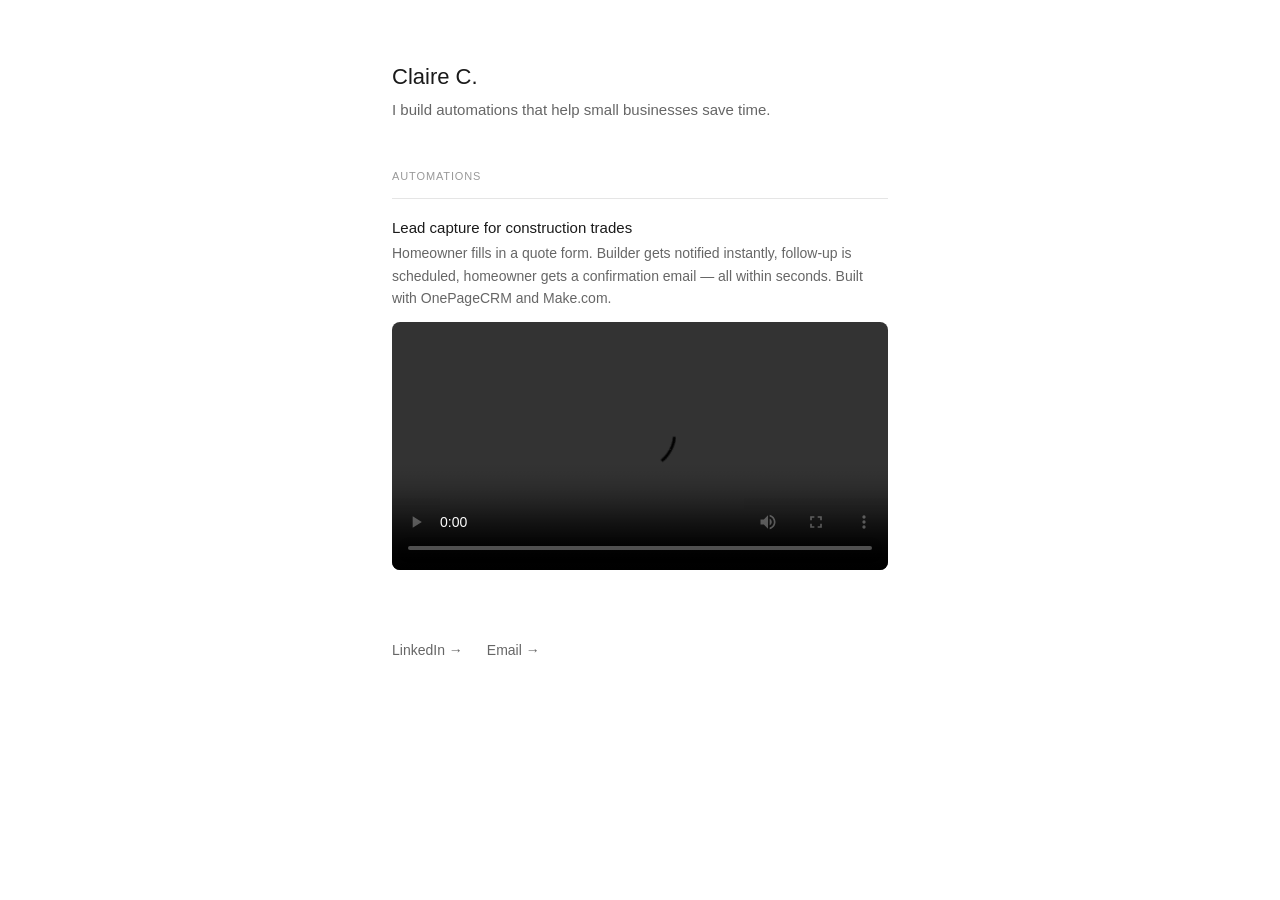
==== index.html @ 84880b5b "Add video element for construction automation" ====
<!DOCTYPE html>
<html lang="en">
<head>
  <meta charset="UTF-8">
  <meta name="viewport" content="width=device-width, initial-scale=1.0">
  <title>Claire C.</title>
  <style>
    * { margin: 0; padding: 0; box-sizing: border-box; }
    body { font-family: -apple-system, BlinkMacSystemFont, 'Segoe UI', sans-serif; max-width: 560px; margin: 0 auto; padding: 4rem 2rem; color: #1a1a1a; background: #fff; }
    h1 { font-size: 22px; font-weight: 500; margin-bottom: 0.5rem; }
    .sub { font-size: 15px; color: #666; margin-bottom: 3rem; line-height: 1.6; }
    .label { font-size: 11px; letter-spacing: 0.08em; text-transform: uppercase; color: #999; margin-bottom: 1rem; }
    .automation { padding: 1.25rem 0; border-top: 0.5px solid #e5e5e5; }
    .automation:last-child { border-bottom: 0.5px solid #e5e5e5; }
    .automation h2 { font-size: 15px; font-weight: 500; margin-bottom: 0.4rem; }
    .automation p { font-size: 14px; color: #666; line-height: 1.6; }
    .links { margin-top: 3rem; display: flex; gap: 1.5rem; }
    .links a { font-size: 14px; color: #666; text-decoration: none; }
    .links a:hover { color: #1a1a1a; }
    @media (prefers-color-scheme: dark) {
      body { background: #111; color: #f0f0f0; }
      .sub, .automation p, .links a { color: #999; }
      .label { color: #555; }
      .automation { border-color: #222; }
      .automation:last-child { border-color: #222; }
      .links a:hover { color: #f0f0f0; }
    }
  </style>
</head>
<body>
  <h1>Claire C.</h1>
  <p class="sub">I build automations that help small businesses save time.</p>

  <p class="label">Automations</p>

  <div class="automation">
    <h2>Lead capture for construction trades</h2>
    <p>Homeowner fills in a quote form. Builder gets notified instantly, follow-up is scheduled, homeowner gets a confirmation email — all within seconds. Built with OnePageCRM and Make.com.</p>
    <video src="/videos/Construction Automation.mp4" controls style="width:100%;border-radius:8px;margin-top:12px;"></video>
  </div>

  <div class="links">
    <a href="https://www.linkedin.com/in/claire-conry/" target="_blank" rel="noopener">LinkedIn →</a>
    <a href="mailto:claire.conry1@gmail.com">Email →</a>
  </div>
</body>
</html>
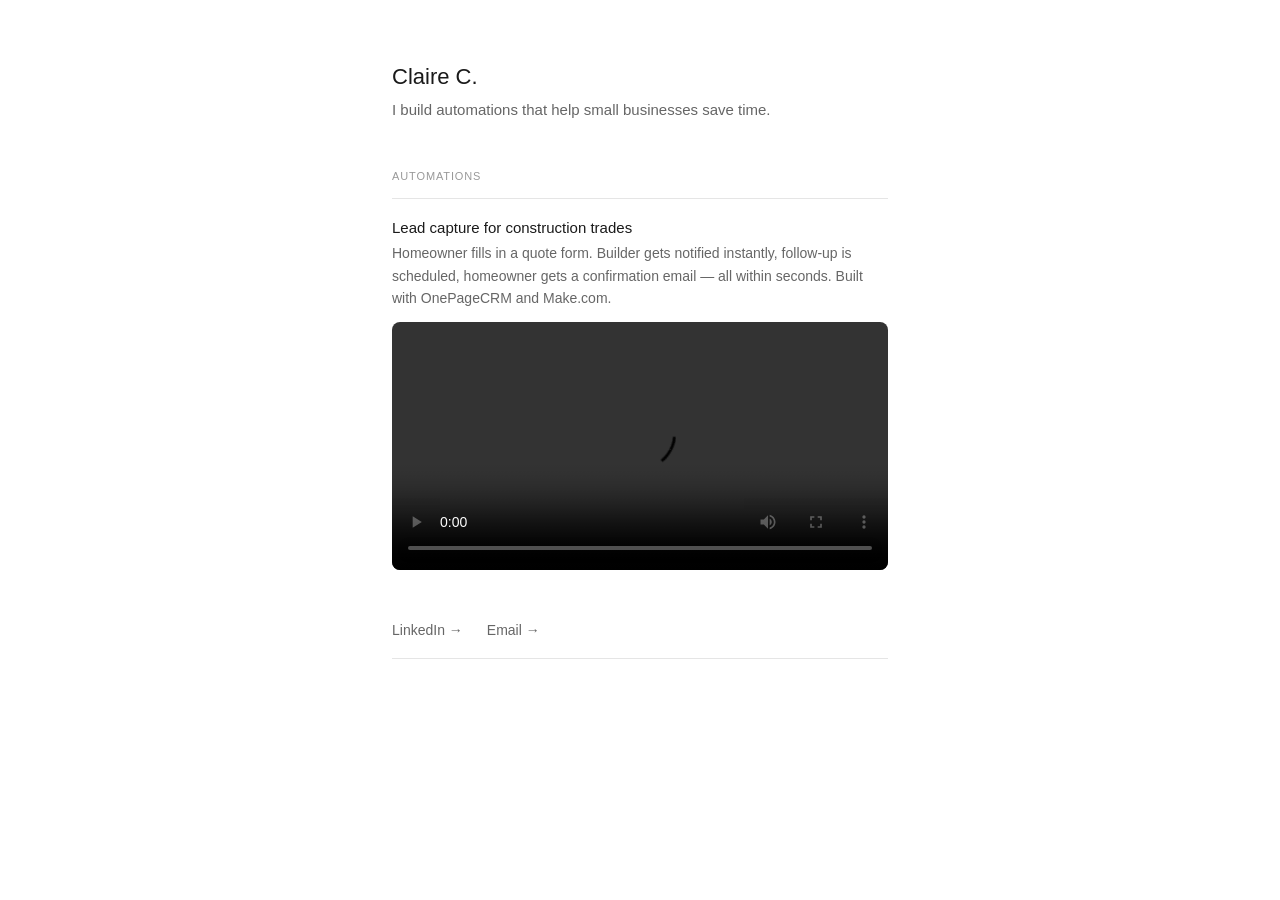
==== commit 2d28d666: "Fix video source URL in index.html" ====
--- a/index.html
+++ b/index.html
@@ -36,8 +36,7 @@
   <div class="automation">
     <h2>Lead capture for construction trades</h2>
     <p>Homeowner fills in a quote form. Builder gets notified instantly, follow-up is scheduled, homeowner gets a confirmation email — all within seconds. Built with OnePageCRM and Make.com.</p>
-    <video src="/videos/Construction Automation.mp4" controls style="width:100%;border-radius:8px;margin-top:12px;"></video>
-  </div>
+<video src="/videos/Construction%20Automation.mp4" controls style="width:100%;border-radius:8px;margin-top:12px;"></video>
 
   <div class="links">
     <a href="https://www.linkedin.com/in/claire-conry/" target="_blank" rel="noopener">LinkedIn →</a>
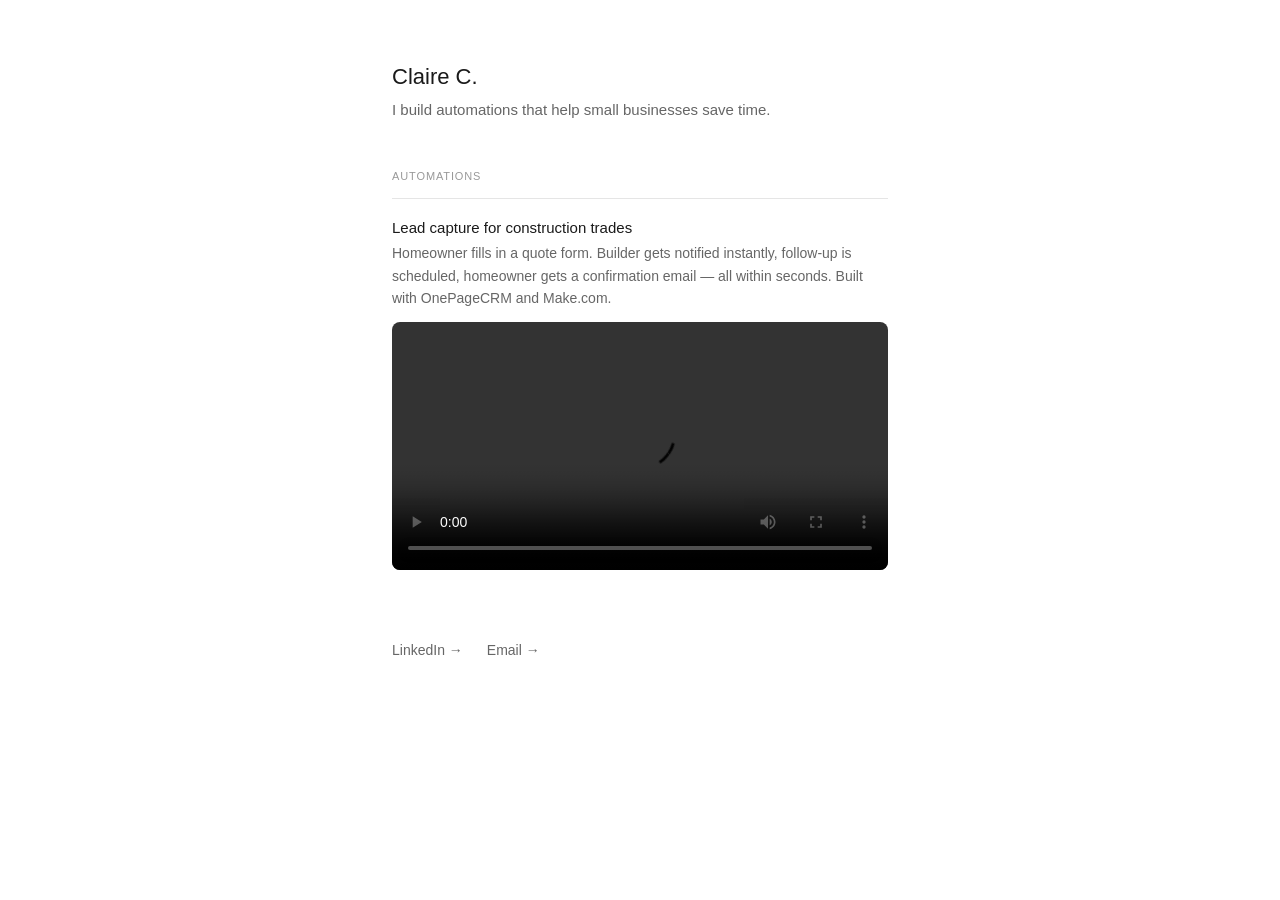
==== commit 0f138250: "Fix video source filename in index.html" ====
--- a/index.html
+++ b/index.html
@@ -30,14 +30,12 @@
 <body>
   <h1>Claire C.</h1>
   <p class="sub">I build automations that help small businesses save time.</p>
-
   <p class="label">Automations</p>
-
   <div class="automation">
     <h2>Lead capture for construction trades</h2>
     <p>Homeowner fills in a quote form. Builder gets notified instantly, follow-up is scheduled, homeowner gets a confirmation email — all within seconds. Built with OnePageCRM and Make.com.</p>
-<video src="/videos/Construction%20Automation.mp4" controls style="width:100%;border-radius:8px;margin-top:12px;"></video>
-
+    <video src="/videos/Construction-Automation.mp4" controls style="width:100%;border-radius:8px;margin-top:12px;"></video>
+  </div>
   <div class="links">
     <a href="https://www.linkedin.com/in/claire-conry/" target="_blank" rel="noopener">LinkedIn →</a>
     <a href="mailto:claire.conry1@gmail.com">Email →</a>
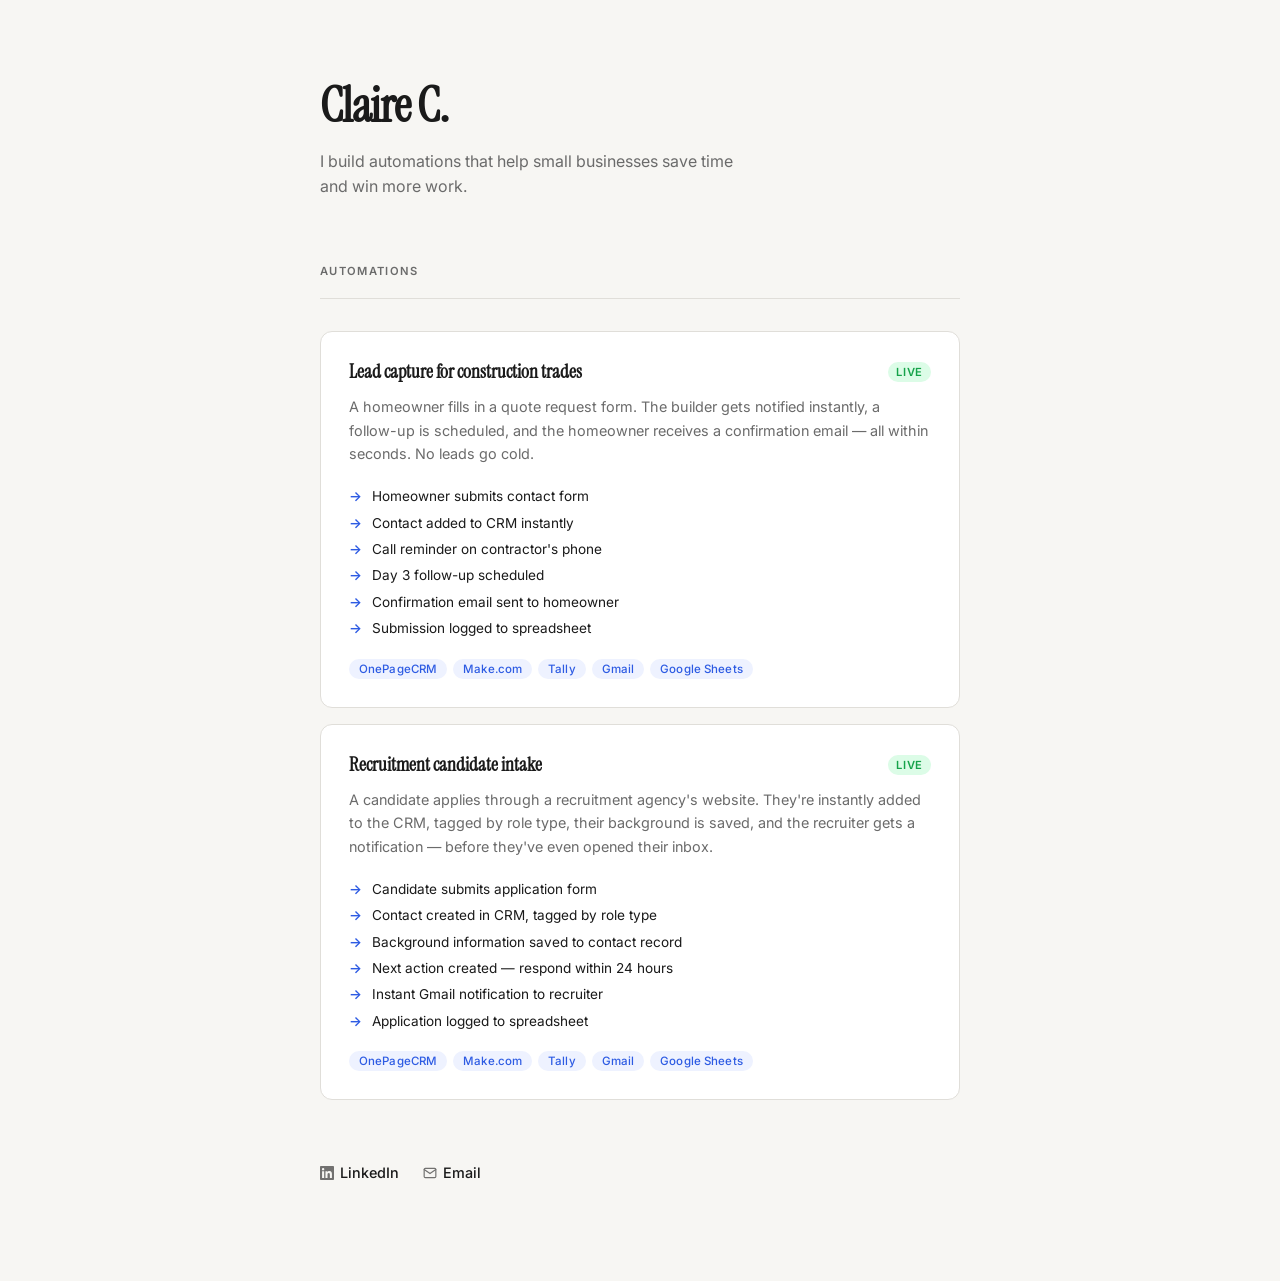
==== commit 505ff3e8: "Refactor index.html for improved layout and content Updated the HTML structure and styles, enhancing" ====
--- a/index.html
+++ b/index.html
@@ -1,44 +1,277 @@
 <!DOCTYPE html>
 <html lang="en">
 <head>
-  <meta charset="UTF-8">
-  <meta name="viewport" content="width=device-width, initial-scale=1.0">
-  <title>Claire C.</title>
+  <meta charset="UTF-8" />
+  <meta name="viewport" content="width=device-width, initial-scale=1.0" />
+  <title>Claire C. — Automation Builder</title>
   <style>
-    * { margin: 0; padding: 0; box-sizing: border-box; }
-    body { font-family: -apple-system, BlinkMacSystemFont, 'Segoe UI', sans-serif; max-width: 560px; margin: 0 auto; padding: 4rem 2rem; color: #1a1a1a; background: #fff; }
-    h1 { font-size: 22px; font-weight: 500; margin-bottom: 0.5rem; }
-    .sub { font-size: 15px; color: #666; margin-bottom: 3rem; line-height: 1.6; }
-    .label { font-size: 11px; letter-spacing: 0.08em; text-transform: uppercase; color: #999; margin-bottom: 1rem; }
-    .automation { padding: 1.25rem 0; border-top: 0.5px solid #e5e5e5; }
-    .automation:last-child { border-bottom: 0.5px solid #e5e5e5; }
-    .automation h2 { font-size: 15px; font-weight: 500; margin-bottom: 0.4rem; }
-    .automation p { font-size: 14px; color: #666; line-height: 1.6; }
-    .links { margin-top: 3rem; display: flex; gap: 1.5rem; }
-    .links a { font-size: 14px; color: #666; text-decoration: none; }
-    .links a:hover { color: #1a1a1a; }
-    @media (prefers-color-scheme: dark) {
-      body { background: #111; color: #f0f0f0; }
-      .sub, .automation p, .links a { color: #999; }
-      .label { color: #555; }
-      .automation { border-color: #222; }
-      .automation:last-child { border-color: #222; }
-      .links a:hover { color: #f0f0f0; }
+    @import url('https://fonts.googleapis.com/css2?family=Inter:wght@400;500;600&family=Instrument+Serif:ital@0;1&display=swap');
+
+    *, *::before, *::after { box-sizing: border-box; margin: 0; padding: 0; }
+
+    :root {
+      --bg: #F7F6F3;
+      --ink: #1A1A1A;
+      --muted: #6B6B6B;
+      --rule: #E0DED9;
+      --accent: #2D5BE3;
+      --tag-bg: #EEF2FF;
+      --tag-ink: #2D5BE3;
+      --card-bg: #FFFFFF;
+    }
+
+    html { font-size: 16px; }
+
+    body {
+      font-family: 'Inter', sans-serif;
+      background: var(--bg);
+      color: var(--ink);
+      min-height: 100vh;
+      padding: 0 24px;
+    }
+
+    .wrap {
+      max-width: 640px;
+      margin: 0 auto;
+      padding: 80px 0 100px;
+    }
+
+    header { margin-bottom: 64px; }
+
+    .name {
+      font-family: 'Instrument Serif', serif;
+      font-size: clamp(2rem, 6vw, 3rem);
+      line-height: 1.1;
+      letter-spacing: -0.02em;
+      margin-bottom: 16px;
+    }
+
+    .tagline {
+      font-size: 1rem;
+      color: var(--muted);
+      line-height: 1.6;
+      max-width: 420px;
+    }
+
+    .section-label {
+      font-size: 0.7rem;
+      font-weight: 600;
+      letter-spacing: 0.12em;
+      text-transform: uppercase;
+      color: var(--muted);
+      margin-bottom: 20px;
+    }
+
+    hr.rule {
+      border: none;
+      border-top: 1px solid var(--rule);
+      margin-bottom: 32px;
+    }
+
+    .cards {
+      display: flex;
+      flex-direction: column;
+      gap: 16px;
+      margin-bottom: 64px;
+    }
+
+    .card {
+      background: var(--card-bg);
+      border: 1px solid var(--rule);
+      border-radius: 12px;
+      padding: 28px;
+      transition: box-shadow 0.15s ease, transform 0.15s ease;
+    }
+
+    .card:hover {
+      box-shadow: 0 4px 24px rgba(0,0,0,0.07);
+      transform: translateY(-1px);
+    }
+
+    .card-header {
+      display: flex;
+      align-items: flex-start;
+      justify-content: space-between;
+      gap: 16px;
+      margin-bottom: 10px;
+    }
+
+    .card-title {
+      font-family: 'Instrument Serif', serif;
+      font-size: 1.2rem;
+      line-height: 1.3;
+      color: var(--ink);
+    }
+
+    .card-status {
+      font-size: 0.7rem;
+      font-weight: 600;
+      letter-spacing: 0.06em;
+      text-transform: uppercase;
+      color: #16a34a;
+      background: #dcfce7;
+      padding: 3px 8px;
+      border-radius: 20px;
+      white-space: nowrap;
+      flex-shrink: 0;
+      margin-top: 2px;
+    }
+
+    .card-desc {
+      font-size: 0.9rem;
+      color: var(--muted);
+      line-height: 1.65;
+      margin-bottom: 20px;
+    }
+
+    .flow {
+      display: flex;
+      flex-direction: column;
+      gap: 6px;
+      margin-bottom: 20px;
+    }
+
+    .flow-step {
+      display: flex;
+      align-items: baseline;
+      gap: 10px;
+      font-size: 0.85rem;
+      color: var(--ink);
+      line-height: 1.5;
+    }
+
+    .flow-arrow {
+      color: var(--accent);
+      font-weight: 600;
+      flex-shrink: 0;
+    }
+
+    .tags {
+      display: flex;
+      flex-wrap: wrap;
+      gap: 6px;
+      margin-top: 16px;
+    }
+
+    .tag {
+      font-size: 0.72rem;
+      font-weight: 500;
+      color: var(--tag-ink);
+      background: var(--tag-bg);
+      padding: 3px 10px;
+      border-radius: 20px;
+      letter-spacing: 0.01em;
+    }
+
+    .links {
+      display: flex;
+      gap: 24px;
+    }
+
+    .links a {
+      font-size: 0.9rem;
+      font-weight: 500;
+      color: var(--ink);
+      text-decoration: none;
+      display: flex;
+      align-items: center;
+      gap: 6px;
+      transition: color 0.15s;
+    }
+
+    .links a:hover { color: var(--accent); }
+
+    .links a svg {
+      width: 14px;
+      height: 14px;
+      opacity: 0.6;
+    }
+
+    @media (max-width: 480px) {
+      .wrap { padding: 56px 0 80px; }
+      header { margin-bottom: 48px; }
+      .card { padding: 22px; }
     }
   </style>
 </head>
 <body>
-  <h1>Claire C.</h1>
-  <p class="sub">I build automations that help small businesses save time.</p>
-  <p class="label">Automations</p>
-  <div class="automation">
-    <h2>Lead capture for construction trades</h2>
-    <p>Homeowner fills in a quote form. Builder gets notified instantly, follow-up is scheduled, homeowner gets a confirmation email — all within seconds. Built with OnePageCRM and Make.com.</p>
-    <video src="/videos/Construction-Automation.mp4" controls style="width:100%;border-radius:8px;margin-top:12px;"></video>
-  </div>
-  <div class="links">
-    <a href="https://www.linkedin.com/in/claire-conry/" target="_blank" rel="noopener">LinkedIn →</a>
-    <a href="mailto:claire.conry1@gmail.com">Email →</a>
+  <div class="wrap">
+
+    <header>
+      <h1 class="name">Claire C.</h1>
+      <p class="tagline">I build automations that help small businesses save time and win more work.</p>
+    </header>
+
+    <p class="section-label">Automations</p>
+    <hr class="rule" />
+
+    <div class="cards">
+
+      <!-- Build 1 -->
+      <div class="card">
+        <div class="card-header">
+          <h2 class="card-title">Lead capture for construction trades</h2>
+          <span class="card-status">Live</span>
+        </div>
+        <p class="card-desc">
+          A homeowner fills in a quote request form. The builder gets notified instantly, a follow-up is scheduled, and the homeowner receives a confirmation email — all within seconds. No leads go cold.
+        </p>
+        <div class="flow">
+          <div class="flow-step"><span class="flow-arrow">→</span> Homeowner submits contact form</div>
+          <div class="flow-step"><span class="flow-arrow">→</span> Contact added to CRM instantly</div>
+          <div class="flow-step"><span class="flow-arrow">→</span> Call reminder on contractor's phone</div>
+          <div class="flow-step"><span class="flow-arrow">→</span> Day 3 follow-up scheduled</div>
+          <div class="flow-step"><span class="flow-arrow">→</span> Confirmation email sent to homeowner</div>
+          <div class="flow-step"><span class="flow-arrow">→</span> Submission logged to spreadsheet</div>
+        </div>
+        <div class="tags">
+          <span class="tag">OnePageCRM</span>
+          <span class="tag">Make.com</span>
+          <span class="tag">Tally</span>
+          <span class="tag">Gmail</span>
+          <span class="tag">Google Sheets</span>
+        </div>
+      </div>
+
+      <!-- Build 2 -->
+      <div class="card">
+        <div class="card-header">
+          <h2 class="card-title">Recruitment candidate intake</h2>
+          <span class="card-status">Live</span>
+        </div>
+        <p class="card-desc">
+          A candidate applies through a recruitment agency's website. They're instantly added to the CRM, tagged by role type, their background is saved, and the recruiter gets a notification — before they've even opened their inbox.
+        </p>
+        <div class="flow">
+          <div class="flow-step"><span class="flow-arrow">→</span> Candidate submits application form</div>
+          <div class="flow-step"><span class="flow-arrow">→</span> Contact created in CRM, tagged by role type</div>
+          <div class="flow-step"><span class="flow-arrow">→</span> Background information saved to contact record</div>
+          <div class="flow-step"><span class="flow-arrow">→</span> Next action created — respond within 24 hours</div>
+          <div class="flow-step"><span class="flow-arrow">→</span> Instant Gmail notification to recruiter</div>
+          <div class="flow-step"><span class="flow-arrow">→</span> Application logged to spreadsheet</div>
+        </div>
+        <div class="tags">
+          <span class="tag">OnePageCRM</span>
+          <span class="tag">Make.com</span>
+          <span class="tag">Tally</span>
+          <span class="tag">Gmail</span>
+          <span class="tag">Google Sheets</span>
+        </div>
+      </div>
+
+    </div>
+
+    <div class="links">
+      <a href="https://www.linkedin.com/in/claire-conry/" target="_blank">
+        <svg viewBox="0 0 24 24" fill="currentColor"><path d="M20.447 20.452h-3.554v-5.569c0-1.328-.027-3.037-1.852-3.037-1.853 0-2.136 1.445-2.136 2.939v5.667H9.351V9h3.414v1.561h.046c.477-.9 1.637-1.85 3.37-1.85 3.601 0 4.267 2.37 4.267 5.455v6.286zM5.337 7.433a2.062 2.062 0 01-2.063-2.065 2.064 2.064 0 112.063 2.065zm1.782 13.019H3.555V9h3.564v11.452zM22.225 0H1.771C.792 0 0 .774 0 1.729v20.542C0 23.227.792 24 1.771 24h20.451C23.2 24 24 23.227 24 22.271V1.729C24 .774 23.2 0 22.222 0h.003z"/></svg>
+        LinkedIn
+      </a>
+      <a href="mailto:claire.conry1@gmail.com">
+        <svg viewBox="0 0 24 24" fill="none" stroke="currentColor" stroke-width="2" stroke-linecap="round" stroke-linejoin="round"><path d="M4 4h16c1.1 0 2 .9 2 2v12c0 1.1-.9 2-2 2H4c-1.1 0-2-.9-2-2V6c0-1.1.9-2 2-2z"/><polyline points="22,6 12,13 2,6"/></svg>
+        Email
+      </a>
+    </div>
+
   </div>
 </body>
 </html>
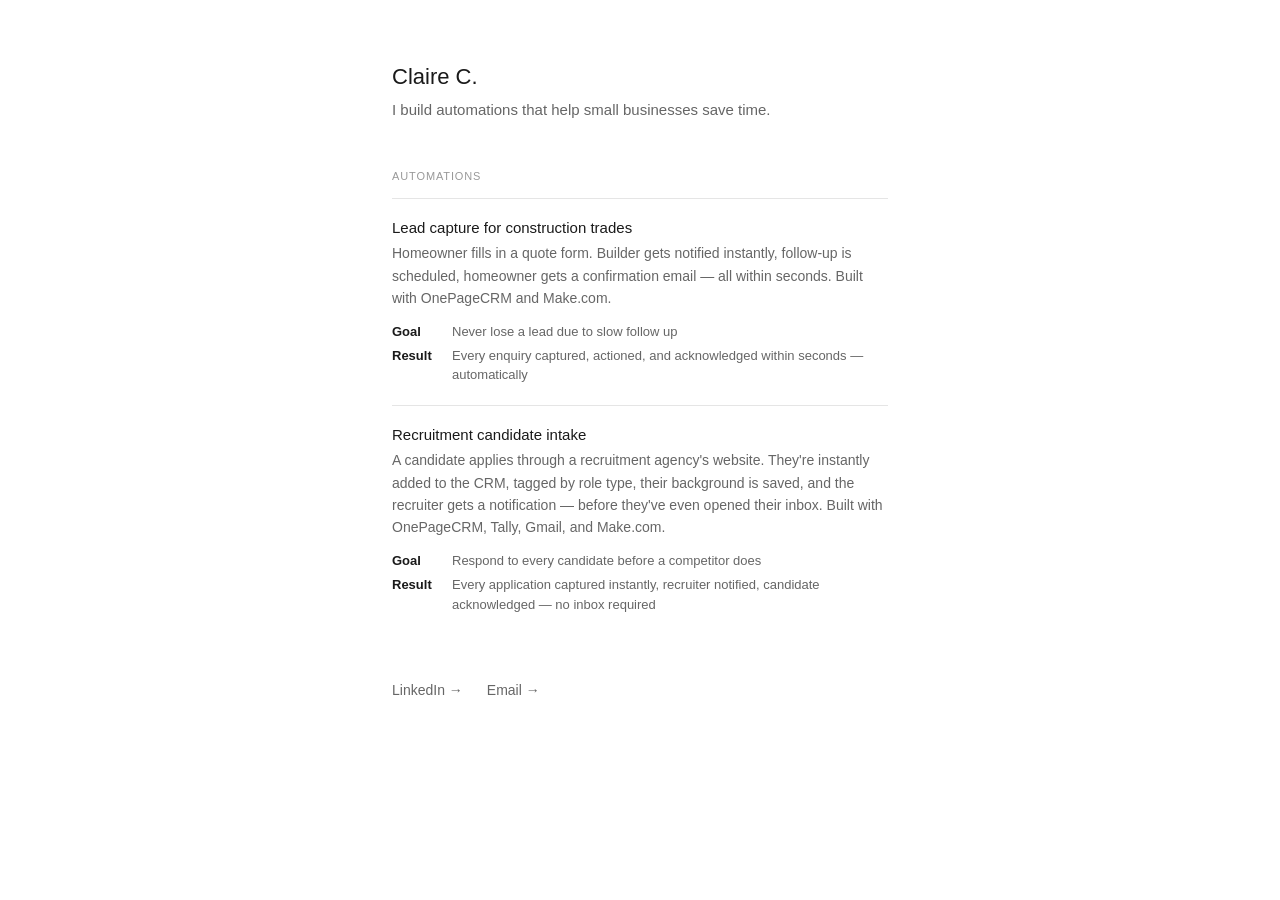
==== commit 21c3af56: "Refactor index.html structure and content goal + result" ====
--- a/index.html
+++ b/index.html
@@ -1,277 +1,74 @@
 <!DOCTYPE html>
 <html lang="en">
 <head>
-  <meta charset="UTF-8" />
-  <meta name="viewport" content="width=device-width, initial-scale=1.0" />
-  <title>Claire C. — Automation Builder</title>
+  <meta charset="UTF-8">
+  <meta name="viewport" content="width=device-width, initial-scale=1.0">
+  <title>Claire C.</title>
   <style>
-    @import url('https://fonts.googleapis.com/css2?family=Inter:wght@400;500;600&family=Instrument+Serif:ital@0;1&display=swap');
-
-    *, *::before, *::after { box-sizing: border-box; margin: 0; padding: 0; }
-
-    :root {
-      --bg: #F7F6F3;
-      --ink: #1A1A1A;
-      --muted: #6B6B6B;
-      --rule: #E0DED9;
-      --accent: #2D5BE3;
-      --tag-bg: #EEF2FF;
-      --tag-ink: #2D5BE3;
-      --card-bg: #FFFFFF;
-    }
-
-    html { font-size: 16px; }
-
-    body {
-      font-family: 'Inter', sans-serif;
-      background: var(--bg);
-      color: var(--ink);
-      min-height: 100vh;
-      padding: 0 24px;
-    }
-
-    .wrap {
-      max-width: 640px;
-      margin: 0 auto;
-      padding: 80px 0 100px;
-    }
-
-    header { margin-bottom: 64px; }
-
-    .name {
-      font-family: 'Instrument Serif', serif;
-      font-size: clamp(2rem, 6vw, 3rem);
-      line-height: 1.1;
-      letter-spacing: -0.02em;
-      margin-bottom: 16px;
-    }
-
-    .tagline {
-      font-size: 1rem;
-      color: var(--muted);
-      line-height: 1.6;
-      max-width: 420px;
-    }
-
-    .section-label {
-      font-size: 0.7rem;
-      font-weight: 600;
-      letter-spacing: 0.12em;
-      text-transform: uppercase;
-      color: var(--muted);
-      margin-bottom: 20px;
-    }
-
-    hr.rule {
-      border: none;
-      border-top: 1px solid var(--rule);
-      margin-bottom: 32px;
-    }
-
-    .cards {
-      display: flex;
-      flex-direction: column;
-      gap: 16px;
-      margin-bottom: 64px;
-    }
-
-    .card {
-      background: var(--card-bg);
-      border: 1px solid var(--rule);
-      border-radius: 12px;
-      padding: 28px;
-      transition: box-shadow 0.15s ease, transform 0.15s ease;
-    }
-
-    .card:hover {
-      box-shadow: 0 4px 24px rgba(0,0,0,0.07);
-      transform: translateY(-1px);
-    }
-
-    .card-header {
-      display: flex;
-      align-items: flex-start;
-      justify-content: space-between;
-      gap: 16px;
-      margin-bottom: 10px;
-    }
-
-    .card-title {
-      font-family: 'Instrument Serif', serif;
-      font-size: 1.2rem;
-      line-height: 1.3;
-      color: var(--ink);
-    }
-
-    .card-status {
-      font-size: 0.7rem;
-      font-weight: 600;
-      letter-spacing: 0.06em;
-      text-transform: uppercase;
-      color: #16a34a;
-      background: #dcfce7;
-      padding: 3px 8px;
-      border-radius: 20px;
-      white-space: nowrap;
-      flex-shrink: 0;
-      margin-top: 2px;
-    }
-
-    .card-desc {
-      font-size: 0.9rem;
-      color: var(--muted);
-      line-height: 1.65;
-      margin-bottom: 20px;
-    }
-
-    .flow {
-      display: flex;
-      flex-direction: column;
-      gap: 6px;
-      margin-bottom: 20px;
-    }
-
-    .flow-step {
-      display: flex;
-      align-items: baseline;
-      gap: 10px;
-      font-size: 0.85rem;
-      color: var(--ink);
-      line-height: 1.5;
-    }
-
-    .flow-arrow {
-      color: var(--accent);
-      font-weight: 600;
-      flex-shrink: 0;
-    }
-
-    .tags {
-      display: flex;
-      flex-wrap: wrap;
-      gap: 6px;
-      margin-top: 16px;
-    }
-
-    .tag {
-      font-size: 0.72rem;
-      font-weight: 500;
-      color: var(--tag-ink);
-      background: var(--tag-bg);
-      padding: 3px 10px;
-      border-radius: 20px;
-      letter-spacing: 0.01em;
-    }
-
-    .links {
-      display: flex;
-      gap: 24px;
-    }
-
-    .links a {
-      font-size: 0.9rem;
-      font-weight: 500;
-      color: var(--ink);
-      text-decoration: none;
-      display: flex;
-      align-items: center;
-      gap: 6px;
-      transition: color 0.15s;
-    }
-
-    .links a:hover { color: var(--accent); }
-
-    .links a svg {
-      width: 14px;
-      height: 14px;
-      opacity: 0.6;
-    }
-
-    @media (max-width: 480px) {
-      .wrap { padding: 56px 0 80px; }
-      header { margin-bottom: 48px; }
-      .card { padding: 22px; }
+    * { margin: 0; padding: 0; box-sizing: border-box; }
+    body { font-family: -apple-system, BlinkMacSystemFont, 'Segoe UI', sans-serif; max-width: 560px; margin: 0 auto; padding: 4rem 2rem; color: #1a1a1a; background: #fff; }
+    h1 { font-size: 22px; font-weight: 500; margin-bottom: 0.5rem; }
+    .sub { font-size: 15px; color: #666; margin-bottom: 3rem; line-height: 1.6; }
+    .label { font-size: 11px; letter-spacing: 0.08em; text-transform: uppercase; color: #999; margin-bottom: 1rem; }
+    .automation { padding: 1.25rem 0; border-top: 0.5px solid #e5e5e5; }
+    .automation:last-of-type { border-bottom: 0.5px solid #e5e5e5; }
+    .automation h2 { font-size: 15px; font-weight: 500; margin-bottom: 0.4rem; }
+    .automation p { font-size: 14px; color: #666; line-height: 1.6; margin-bottom: 0.75rem; }
+    .meta { margin-top: 0.75rem; display: flex; flex-direction: column; gap: 0.3rem; }
+    .meta-row { display: flex; gap: 0.5rem; font-size: 13px; line-height: 1.5; }
+    .meta-label { font-weight: 600; color: #1a1a1a; min-width: 52px; }
+    .meta-value { color: #666; }
+    .links { margin-top: 3rem; display: flex; gap: 1.5rem; }
+    .links a { font-size: 14px; color: #666; text-decoration: none; }
+    .links a:hover { color: #1a1a1a; }
+    @media (prefers-color-scheme: dark) {
+      body { background: #111; color: #f0f0f0; }
+      .sub, .automation p, .links a, .meta-value { color: #999; }
+      .label { color: #555; }
+      .automation { border-color: #222; }
+      .meta-label { color: #f0f0f0; }
+      .links a:hover { color: #f0f0f0; }
     }
   </style>
 </head>
 <body>
-  <div class="wrap">
+  <h1>Claire C.</h1>
+  <p class="sub">I build automations that help small businesses save time.</p>
+  <p class="label">Automations</p>
 
-    <header>
-      <h1 class="name">Claire C.</h1>
-      <p class="tagline">I build automations that help small businesses save time and win more work.</p>
-    </header>
+  <div class="automation">
+    <h2>Lead capture for construction trades</h2>
+    <p>Homeowner fills in a quote form. Builder gets notified instantly, follow-up is scheduled, homeowner gets a confirmation email — all within seconds. Built with OnePageCRM and Make.com.</p>
+    <div class="meta">
+      <div class="meta-row">
+        <span class="meta-label">Goal</span>
+        <span class="meta-value">Never lose a lead due to slow follow up</span>
+      </div>
+      <div class="meta-row">
+        <span class="meta-label">Result</span>
+        <span class="meta-value">Every enquiry captured, actioned, and acknowledged within seconds — automatically</span>
+      </div>
+    </div>
+  </div>
 
-    <p class="section-label">Automations</p>
-    <hr class="rule" />
+  <div class="automation">
+    <h2>Recruitment candidate intake</h2>
+    <p>A candidate applies through a recruitment agency's website. They're instantly added to the CRM, tagged by role type, their background is saved, and the recruiter gets a notification — before they've even opened their inbox. Built with OnePageCRM, Tally, Gmail, and Make.com.</p>
+    <div class="meta">
+      <div class="meta-row">
+        <span class="meta-label">Goal</span>
+        <span class="meta-value">Respond to every candidate before a competitor does</span>
+      </div>
+      <div class="meta-row">
+        <span class="meta-label">Result</span>
+        <span class="meta-value">Every application captured instantly, recruiter notified, candidate acknowledged — no inbox required</span>
+      </div>
+    </div>
+  </div>
 
-    <div class="cards">
-
-      <!-- Build 1 -->
-      <div class="card">
-        <div class="card-header">
-          <h2 class="card-title">Lead capture for construction trades</h2>
-          <span class="card-status">Live</span>
-        </div>
-        <p class="card-desc">
-          A homeowner fills in a quote request form. The builder gets notified instantly, a follow-up is scheduled, and the homeowner receives a confirmation email — all within seconds. No leads go cold.
-        </p>
-        <div class="flow">
-          <div class="flow-step"><span class="flow-arrow">→</span> Homeowner submits contact form</div>
-          <div class="flow-step"><span class="flow-arrow">→</span> Contact added to CRM instantly</div>
-          <div class="flow-step"><span class="flow-arrow">→</span> Call reminder on contractor's phone</div>
-          <div class="flow-step"><span class="flow-arrow">→</span> Day 3 follow-up scheduled</div>
-          <div class="flow-step"><span class="flow-arrow">→</span> Confirmation email sent to homeowner</div>
-          <div class="flow-step"><span class="flow-arrow">→</span> Submission logged to spreadsheet</div>
-        </div>
-        <div class="tags">
-          <span class="tag">OnePageCRM</span>
-          <span class="tag">Make.com</span>
-          <span class="tag">Tally</span>
-          <span class="tag">Gmail</span>
-          <span class="tag">Google Sheets</span>
-        </div>
-      </div>
-
-      <!-- Build 2 -->
-      <div class="card">
-        <div class="card-header">
-          <h2 class="card-title">Recruitment candidate intake</h2>
-          <span class="card-status">Live</span>
-        </div>
-        <p class="card-desc">
-          A candidate applies through a recruitment agency's website. They're instantly added to the CRM, tagged by role type, their background is saved, and the recruiter gets a notification — before they've even opened their inbox.
-        </p>
-        <div class="flow">
-          <div class="flow-step"><span class="flow-arrow">→</span> Candidate submits application form</div>
-          <div class="flow-step"><span class="flow-arrow">→</span> Contact created in CRM, tagged by role type</div>
-          <div class="flow-step"><span class="flow-arrow">→</span> Background information saved to contact record</div>
-          <div class="flow-step"><span class="flow-arrow">→</span> Next action created — respond within 24 hours</div>
-          <div class="flow-step"><span class="flow-arrow">→</span> Instant Gmail notification to recruiter</div>
-          <div class="flow-step"><span class="flow-arrow">→</span> Application logged to spreadsheet</div>
-        </div>
-        <div class="tags">
-          <span class="tag">OnePageCRM</span>
-          <span class="tag">Make.com</span>
-          <span class="tag">Tally</span>
-          <span class="tag">Gmail</span>
-          <span class="tag">Google Sheets</span>
-        </div>
-      </div>
-
-    </div>
-
-    <div class="links">
-      <a href="https://www.linkedin.com/in/claire-conry/" target="_blank">
-        <svg viewBox="0 0 24 24" fill="currentColor"><path d="M20.447 20.452h-3.554v-5.569c0-1.328-.027-3.037-1.852-3.037-1.853 0-2.136 1.445-2.136 2.939v5.667H9.351V9h3.414v1.561h.046c.477-.9 1.637-1.85 3.37-1.85 3.601 0 4.267 2.37 4.267 5.455v6.286zM5.337 7.433a2.062 2.062 0 01-2.063-2.065 2.064 2.064 0 112.063 2.065zm1.782 13.019H3.555V9h3.564v11.452zM22.225 0H1.771C.792 0 0 .774 0 1.729v20.542C0 23.227.792 24 1.771 24h20.451C23.2 24 24 23.227 24 22.271V1.729C24 .774 23.2 0 22.222 0h.003z"/></svg>
-        LinkedIn
-      </a>
-      <a href="mailto:claire.conry1@gmail.com">
-        <svg viewBox="0 0 24 24" fill="none" stroke="currentColor" stroke-width="2" stroke-linecap="round" stroke-linejoin="round"><path d="M4 4h16c1.1 0 2 .9 2 2v12c0 1.1-.9 2-2 2H4c-1.1 0-2-.9-2-2V6c0-1.1.9-2 2-2z"/><polyline points="22,6 12,13 2,6"/></svg>
-        Email
-      </a>
-    </div>
-
+  <div class="links">
+    <a href="https://www.linkedin.com/in/claire-conry/" target="_blank" rel="noopener">LinkedIn →</a>
+    <a href="mailto:claire.conry1@gmail.com">Email →</a>
   </div>
 </body>
 </html>
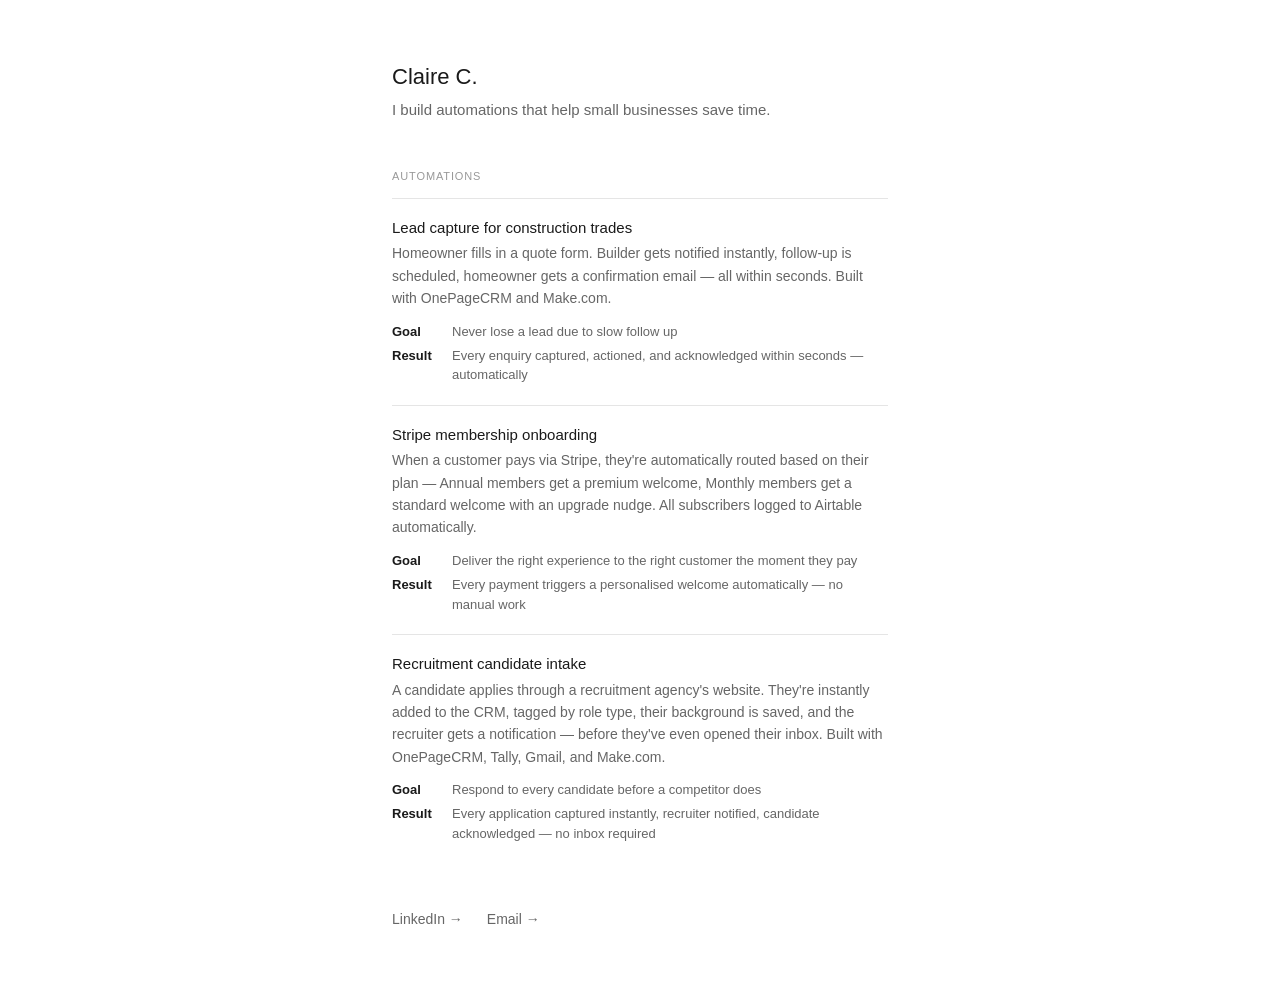
==== commit c3996029: "Add Stripe membership onboarding section to index.html Added onboarding information for Stripe membe" ====
--- a/index.html
+++ b/index.html
@@ -51,6 +51,24 @@
     </div>
   </div>
 
+<div class="automation">
+  <h2>Stripe membership onboarding</h2>
+  <p>When a customer pays via Stripe, they're automatically routed 
+  based on their plan — Annual members get a premium welcome, 
+  Monthly members get a standard welcome with an upgrade nudge. 
+  All subscribers logged to Airtable automatically.</p>
+  <div class="meta">
+    <div class="meta-row">
+      <span class="meta-label">Goal</span>
+      <span class="meta-value">Deliver the right experience to the right customer the moment they pay</span>
+    </div>
+    <div class="meta-row">
+      <span class="meta-label">Result</span>
+      <span class="meta-value">Every payment triggers a personalised welcome automatically — no manual work</span>
+    </div>
+  </div>
+</div>
+  
   <div class="automation">
     <h2>Recruitment candidate intake</h2>
     <p>A candidate applies through a recruitment agency's website. They're instantly added to the CRM, tagged by role type, their background is saved, and the recruiter gets a notification — before they've even opened their inbox. Built with OnePageCRM, Tally, Gmail, and Make.com.</p>
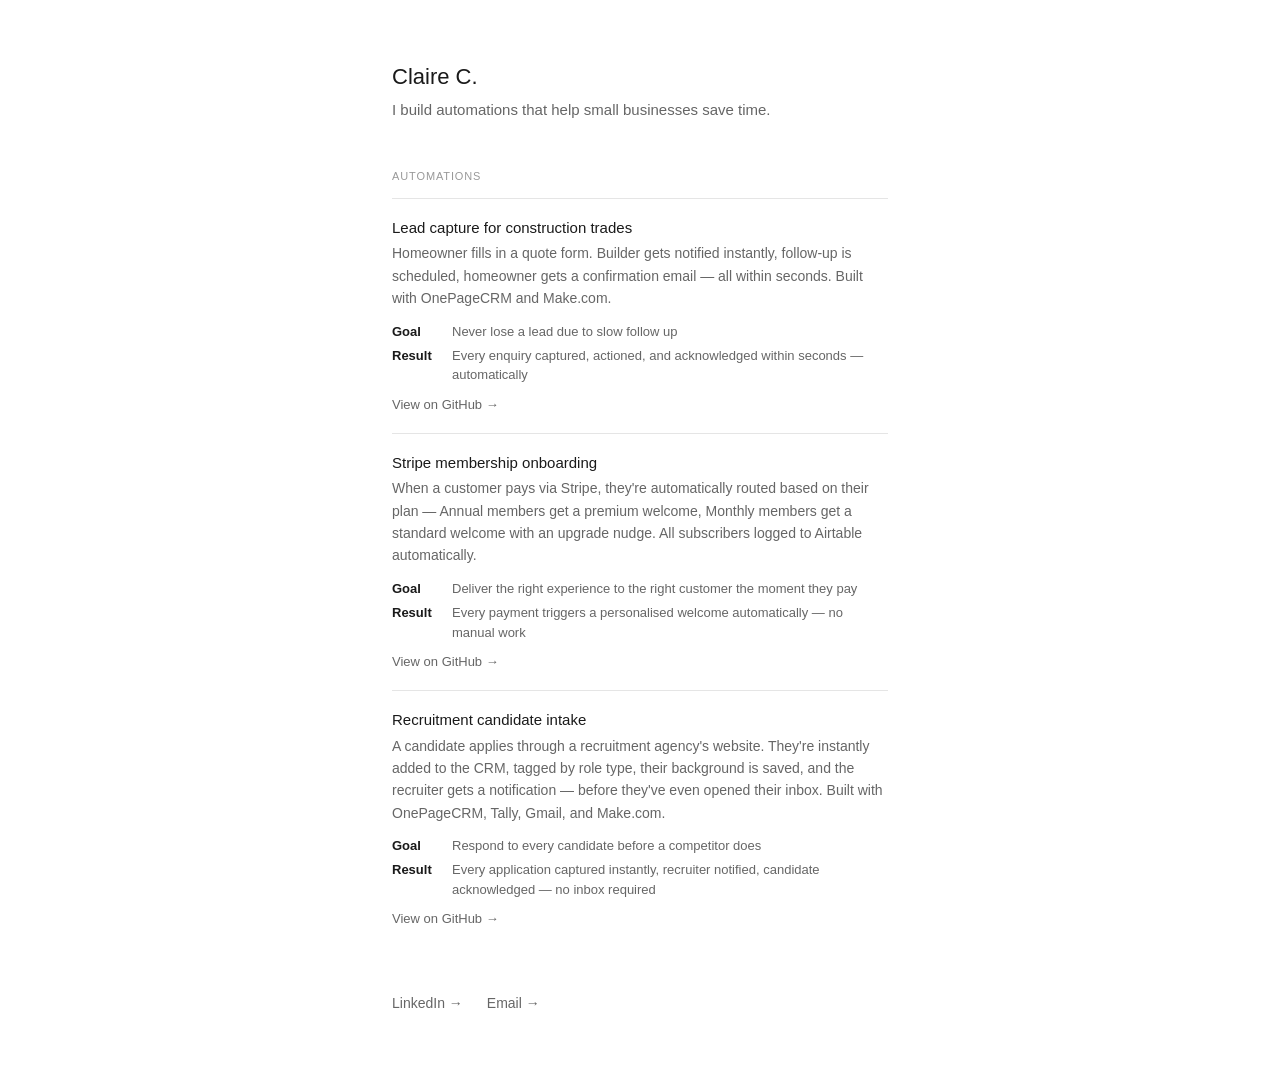
==== commit c70d1bf5: "Add GitHub links for automation projects Added links to GitHub repositories for automation projects." ====
--- a/index.html
+++ b/index.html
@@ -49,6 +49,7 @@
         <span class="meta-value">Every enquiry captured, actioned, and acknowledged within seconds — automatically</span>
       </div>
     </div>
+     <a href="https://github.com/claireconry/construction-contact-form-automation" target="_blank" style="font-size:13px;color:#666;text-decoration:none;display:inline-block;margin-top:12px;">View on GitHub →</a>
   </div>
 
 <div class="automation">
@@ -67,6 +68,7 @@
       <span class="meta-value">Every payment triggers a personalised welcome automatically — no manual work</span>
     </div>
   </div>
+   <a href="https://github.com/claireconry/stripe-membership-automation" target="_blank" style="font-size:13px;color:#666;text-decoration:none;display:inline-block;margin-top:12px;">View on GitHub →</a>
 </div>
   
   <div class="automation">
@@ -82,6 +84,7 @@
         <span class="meta-value">Every application captured instantly, recruiter notified, candidate acknowledged — no inbox required</span>
       </div>
     </div>
+     <a href="https://github.com/claireconry/recruitment-candidate-automation" target="_blank" style="font-size:13px;color:#666;text-decoration:none;display:inline-block;margin-top:12px;">View on GitHub →</a>
   </div>
 
   <div class="links">
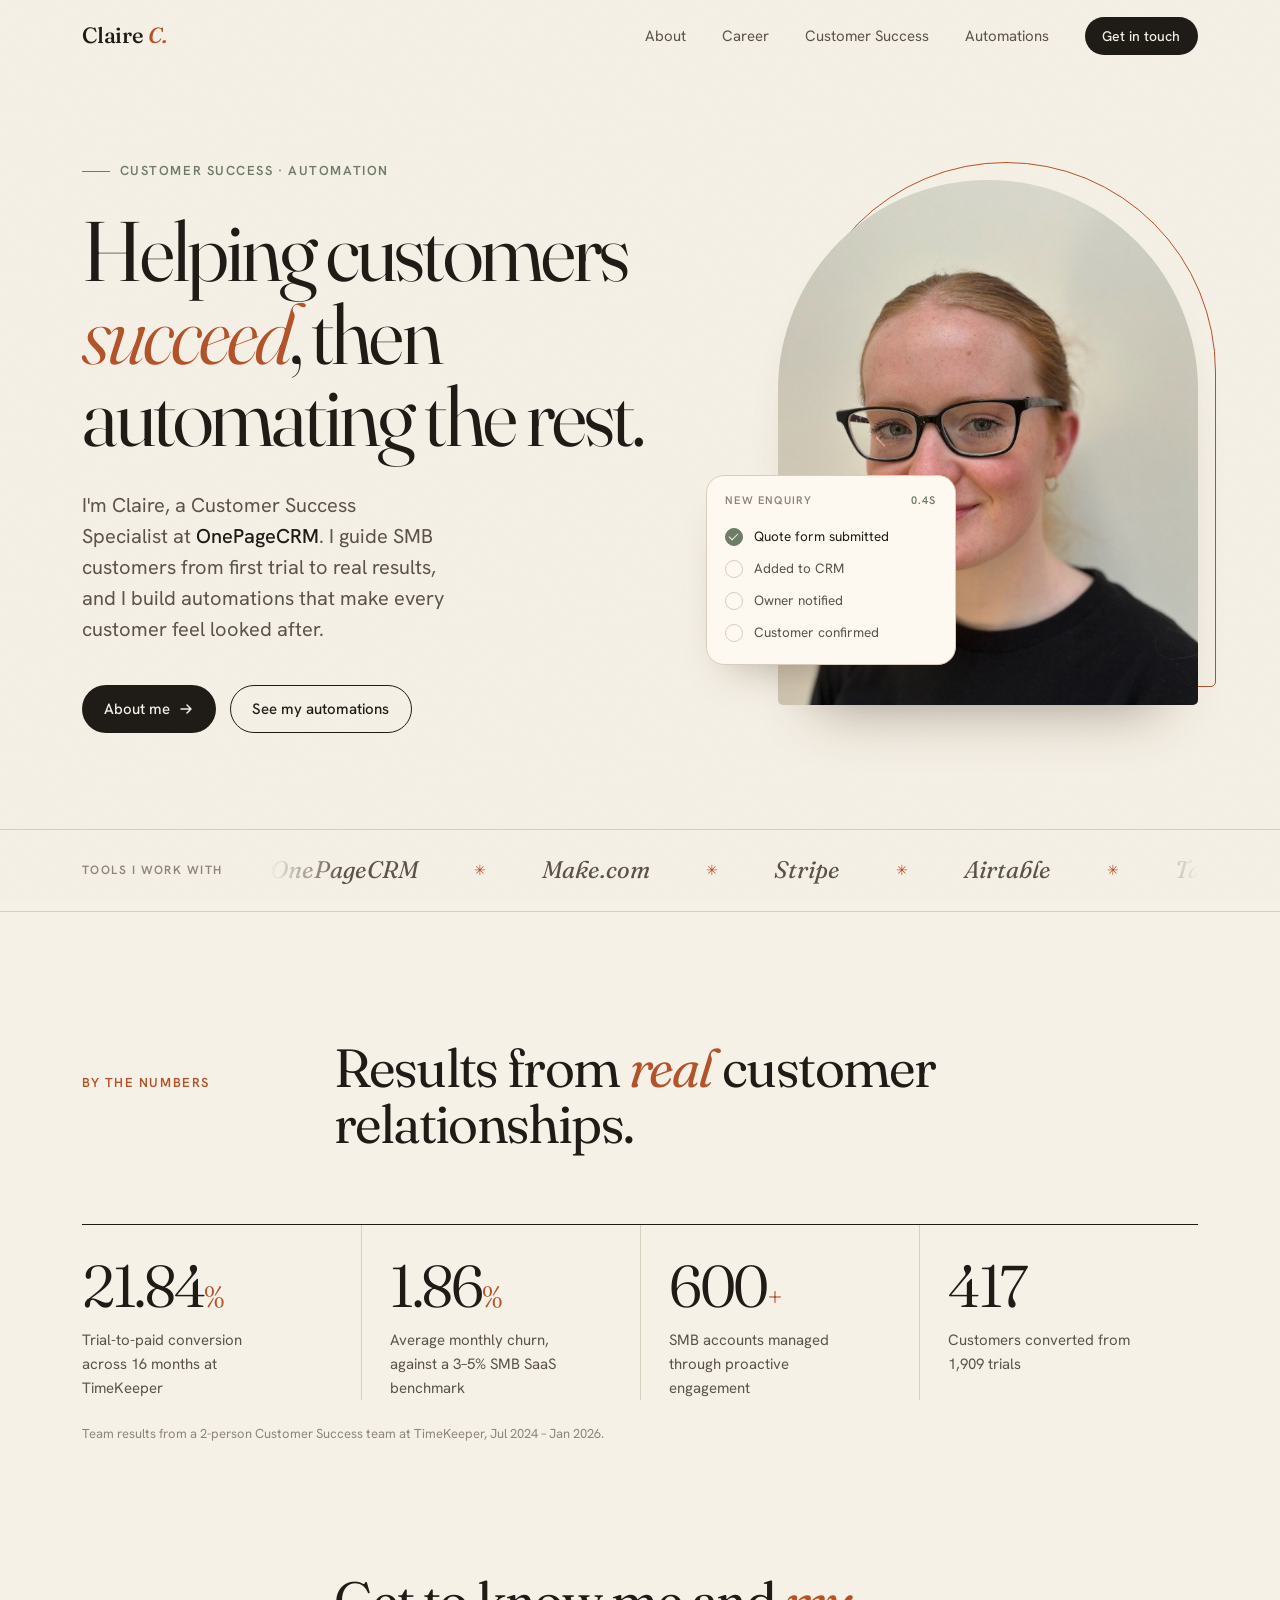
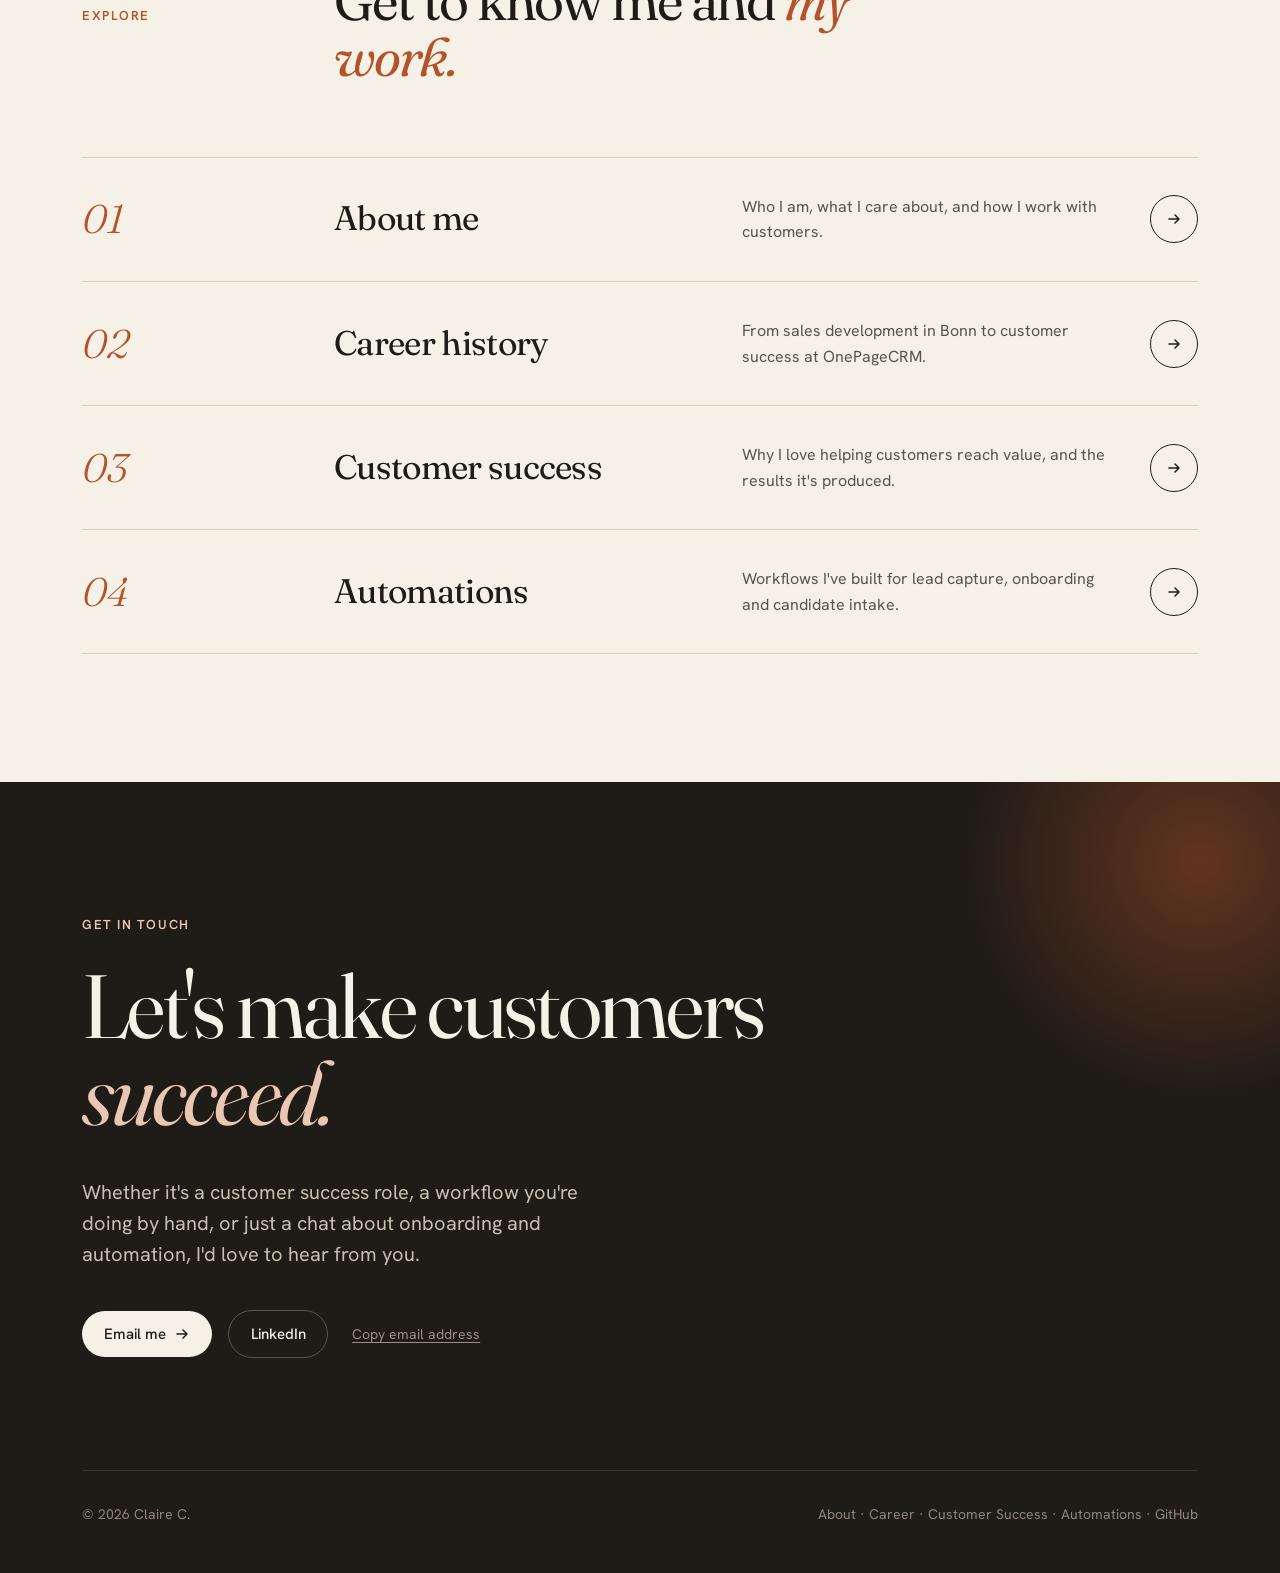
==== commit 3288c578: "Rebuild portfolio as a five-page personal branding site (6af9fa648e500e5039d6aabc) Co-Authored-By: c" ====
--- a/index.html
+++ b/index.html
@@ -3,93 +3,125 @@
 <head>
   <meta charset="UTF-8">
   <meta name="viewport" content="width=device-width, initial-scale=1.0">
-  <title>Claire C.</title>
-  <style>
-    * { margin: 0; padding: 0; box-sizing: border-box; }
-    body { font-family: -apple-system, BlinkMacSystemFont, 'Segoe UI', sans-serif; max-width: 560px; margin: 0 auto; padding: 4rem 2rem; color: #1a1a1a; background: #fff; }
-    h1 { font-size: 22px; font-weight: 500; margin-bottom: 0.5rem; }
-    .sub { font-size: 15px; color: #666; margin-bottom: 3rem; line-height: 1.6; }
-    .label { font-size: 11px; letter-spacing: 0.08em; text-transform: uppercase; color: #999; margin-bottom: 1rem; }
-    .automation { padding: 1.25rem 0; border-top: 0.5px solid #e5e5e5; }
-    .automation:last-of-type { border-bottom: 0.5px solid #e5e5e5; }
-    .automation h2 { font-size: 15px; font-weight: 500; margin-bottom: 0.4rem; }
-    .automation p { font-size: 14px; color: #666; line-height: 1.6; margin-bottom: 0.75rem; }
-    .meta { margin-top: 0.75rem; display: flex; flex-direction: column; gap: 0.3rem; }
-    .meta-row { display: flex; gap: 0.5rem; font-size: 13px; line-height: 1.5; }
-    .meta-label { font-weight: 600; color: #1a1a1a; min-width: 52px; }
-    .meta-value { color: #666; }
-    .links { margin-top: 3rem; display: flex; gap: 1.5rem; }
-    .links a { font-size: 14px; color: #666; text-decoration: none; }
-    .links a:hover { color: #1a1a1a; }
-    @media (prefers-color-scheme: dark) {
-      body { background: #111; color: #f0f0f0; }
-      .sub, .automation p, .links a, .meta-value { color: #999; }
-      .label { color: #555; }
-      .automation { border-color: #222; }
-      .meta-label { color: #f0f0f0; }
-      .links a:hover { color: #f0f0f0; }
-    }
-  </style>
+  <title>Claire C. | Customer Success & Automation</title>
+  <meta name="description" content="Claire is a Customer Success Specialist at OnePageCRM who helps SMB customers succeed and builds automations for lead capture, onboarding and intake.">
+  <meta property="og:title" content="Claire C. | Customer Success & Automation">
+  <meta property="og:description" content="Claire is a Customer Success Specialist at OnePageCRM who helps SMB customers succeed and builds automations for lead capture, onboarding and intake.">
+  <meta property="og:image" content="https://www.clairecon.com/photo.png">
+  <meta property="og:url" content="https://www.clairecon.com">
+  <meta name="twitter:card" content="summary">
+  <link rel="icon" href="data:image/svg+xml,%3Csvg xmlns='http://www.w3.org/2000/svg' viewBox='0 0 64 64'%3E%3Crect width='64' height='64' rx='32' fill='%23b4532a'/%3E%3Ctext x='50%25' y='55%25' dominant-baseline='middle' text-anchor='middle' font-family='Georgia,serif' font-size='34' font-style='italic' fill='%23f6f1e7'%3Ec%3C/text%3E%3C/svg%3E">
+  <link rel="preconnect" href="https://fonts.googleapis.com">
+  <link rel="preconnect" href="https://fonts.gstatic.com" crossorigin>
+  <link href="https://fonts.googleapis.com/css2?family=Fraunces:ital,opsz,wght@0,9..144,300..700;1,9..144,300..700&family=Hanken+Grotesk:wght@400;500;600&display=swap" rel="stylesheet">
+  <link rel="stylesheet" href="/styles.css">
 </head>
 <body>
-  <h1>Claire C.</h1>
-  <p class="sub">I build automations that help small businesses save time.</p>
-  <p class="label">Automations</p>
 
-  <div class="automation">
-    <h2>Lead capture for construction trades</h2>
-    <p>Homeowner fills in a quote form. Builder gets notified instantly, follow-up is scheduled, homeowner gets a confirmation email — all within seconds. Built with OnePageCRM and Make.com.</p>
-    <div class="meta">
-      <div class="meta-row">
-        <span class="meta-label">Goal</span>
-        <span class="meta-value">Never lose a lead due to slow follow up</span>
+  <nav class="nav" id="nav" aria-label="Main">
+    <div class="wrap">
+      <a href="/" class="logo" aria-current="page">Claire <span>C.</span></a>
+      <button type="button" class="menu-toggle" id="menu-toggle" aria-expanded="false" aria-controls="nav-links">Menu</button>
+      <ul id="nav-links">
+        <li><a href="/about">About</a></li>
+        <li><a href="/career">Career</a></li>
+        <li><a href="/customer-success">Customer Success</a></li>
+        <li><a href="/automations">Automations</a></li>
+        <li><a href="#contact" class="btn btn-ink">Get in touch</a></li>
+      </ul>
+    </div>
+  </nav>
+
+  <main>
+
+    <header class="hero" id="top">
+      <div class="wrap">
+        <div>
+          <p class="eyebrow rise d1">Customer Success · Automation</p>
+          <h1 class="rise d2">Helping customers <em>succeed</em>, then automating the rest.</h1>
+          <p class="lede rise d3">I'm Claire, a Customer Success Specialist at <strong>OnePageCRM</strong>. I guide SMB customers from first trial to real results, and I build automations that make every customer feel looked after.</p>
+          <div class="hero-ctas rise d4">
+            <a href="/about" class="btn btn-ink">About me <svg width="16" height="16" viewBox="0 0 16 16" fill="none" aria-hidden="true"><path d="M3 8h10M9 4l4 4-4 4" stroke="currentColor" stroke-width="1.5" stroke-linecap="round" stroke-linejoin="round"/></svg></a>
+            <a href="/automations" class="btn btn-line">See my automations</a>
+          </div>
+        </div>
+        <div class="portrait rise d5">
+          <div class="portrait-frame">
+            <img src="/photo.png" alt="Portrait of Claire, smiling, wearing glasses and a black top" width="800" height="800">
+          </div>
+          <div class="flow-card rise d6" aria-hidden="true">
+            <div class="fc-title">New enquiry <b id="fc-time">0.0s</b></div>
+            <div class="flow-step"><i></i>Quote form submitted</div>
+            <div class="flow-step"><i></i>Added to CRM</div>
+            <div class="flow-step"><i></i>Owner notified</div>
+            <div class="flow-step"><i></i>Customer confirmed</div>
+          </div>
+        </div>
       </div>
-      <div class="meta-row">
-        <span class="meta-label">Result</span>
-        <span class="meta-value">Every enquiry captured, actioned, and acknowledged within seconds — automatically</span>
+    </header>
+
+    <div class="tools" aria-label="Tools I work with">
+      <div class="wrap tools-inner">
+        <span class="tools-label">Tools I work with</span>
+        <div class="marquee">
+          <div class="marquee-track">
+            <span>OnePageCRM</span><span>Make.com</span><span>Stripe</span><span>Airtable</span><span>Tally</span><span>Gmail</span>
+            <span aria-hidden="true">OnePageCRM</span><span aria-hidden="true">Make.com</span><span aria-hidden="true">Stripe</span><span aria-hidden="true">Airtable</span><span aria-hidden="true">Tally</span><span aria-hidden="true">Gmail</span>
+          </div>
+        </div>
       </div>
     </div>
-     <a href="https://github.com/claireconry/construction-contact-form-automation" target="_blank" style="font-size:13px;color:#666;text-decoration:none;display:inline-block;margin-top:12px;">View on GitHub →</a>
-  </div>
 
-<div class="automation">
-  <h2>Stripe membership onboarding</h2>
-  <p>When a customer pays via Stripe, they're automatically routed 
-  based on their plan — Annual members get a premium welcome, 
-  Monthly members get a standard welcome with an upgrade nudge. 
-  All subscribers logged to Airtable automatically.</p>
-  <div class="meta">
-    <div class="meta-row">
-      <span class="meta-label">Goal</span>
-      <span class="meta-value">Deliver the right experience to the right customer the moment they pay</span>
+    <section>
+      <div class="wrap">
+        <div class="section-head reveal">
+          <span class="section-num">By the numbers</span>
+          <h2>Results from <em>real</em> customer relationships.</h2>
+        </div>
+
+        <div class="stats">
+          <div class="stat reveal"><b>21.84<small>%</small></b><span>Trial-to-paid conversion across 16 months at TimeKeeper</span></div>
+          <div class="stat reveal"><b>1.86<small>%</small></b><span>Average monthly churn, against a 3–5% SMB SaaS benchmark</span></div>
+          <div class="stat reveal"><b>600<small>+</small></b><span>SMB accounts managed through proactive engagement</span></div>
+          <div class="stat reveal"><b>417</b><span>Customers converted from 1,909 trials</span></div>
+        </div>
+        <p class="stats-note reveal">Team results from a 2-person Customer Success team at TimeKeeper, Jul 2024 – Jan 2026.</p>
+      </div>
+    </section>
+
+    <section style="padding-top:0">
+      <div class="wrap">
+        <div class="section-head reveal">
+          <span class="section-num">Explore</span>
+          <h2>Get to know me and <em>my work.</em></h2>
+        </div>
+        <ul class="explore">
+          <li class="reveal"><a href="/about"><span class="ex-num">01</span><h3>About me</h3><p>Who I am, what I care about, and how I work with customers.</p><span class="ex-arrow"><svg width="16" height="16" viewBox="0 0 16 16" fill="none" aria-hidden="true"><path d="M3 8h10M9 4l4 4-4 4" stroke="currentColor" stroke-width="1.5" stroke-linecap="round" stroke-linejoin="round"/></svg></span></a></li>
+          <li class="reveal"><a href="/career"><span class="ex-num">02</span><h3>Career history</h3><p>From sales development in Bonn to customer success at OnePageCRM.</p><span class="ex-arrow"><svg width="16" height="16" viewBox="0 0 16 16" fill="none" aria-hidden="true"><path d="M3 8h10M9 4l4 4-4 4" stroke="currentColor" stroke-width="1.5" stroke-linecap="round" stroke-linejoin="round"/></svg></span></a></li>
+          <li class="reveal"><a href="/customer-success"><span class="ex-num">03</span><h3>Customer success</h3><p>Why I love helping customers reach value, and the results it's produced.</p><span class="ex-arrow"><svg width="16" height="16" viewBox="0 0 16 16" fill="none" aria-hidden="true"><path d="M3 8h10M9 4l4 4-4 4" stroke="currentColor" stroke-width="1.5" stroke-linecap="round" stroke-linejoin="round"/></svg></span></a></li>
+          <li class="reveal"><a href="/automations"><span class="ex-num">04</span><h3>Automations</h3><p>Workflows I've built for lead capture, onboarding and candidate intake.</p><span class="ex-arrow"><svg width="16" height="16" viewBox="0 0 16 16" fill="none" aria-hidden="true"><path d="M3 8h10M9 4l4 4-4 4" stroke="currentColor" stroke-width="1.5" stroke-linecap="round" stroke-linejoin="round"/></svg></span></a></li>
+        </ul>
+      </div>
+    </section>
+  </main>
+
+  <section class="contact" id="contact">
+    <div class="wrap">
+      <span class="section-num reveal">Get in touch</span>
+      <h2 class="reveal">Let's make customers <em>succeed.</em></h2>
+      <p class="lede reveal">Whether it's a customer success role, a workflow you're doing by hand, or just a chat about onboarding and automation, I'd love to hear from you.</p>
+      <div class="contact-actions reveal">
+        <a href="mailto:claire.conry1@gmail.com" class="btn btn-paper">Email me <svg width="16" height="16" viewBox="0 0 16 16" fill="none" aria-hidden="true"><path d="M3 8h10M9 4l4 4-4 4" stroke="currentColor" stroke-width="1.5" stroke-linecap="round" stroke-linejoin="round"/></svg></a>
+        <a href="https://www.linkedin.com/in/claire-conry/" target="_blank" rel="noopener" class="btn btn-ghost">LinkedIn</a>
+        <button type="button" class="copy-hint" id="copy-email">Copy email address</button>
+      </div>
+      <footer>
+        <span>© <span id="year">2026</span> Claire C.</span>
+        <span><a href="/about">About</a> · <a href="/career">Career</a> · <a href="/customer-success">Customer Success</a> · <a href="/automations">Automations</a> · <a href="https://github.com/claireconry" target="_blank" rel="noopener">GitHub</a></span>
+      </footer>
     </div>
-    <div class="meta-row">
-      <span class="meta-label">Result</span>
-      <span class="meta-value">Every payment triggers a personalised welcome automatically — no manual work</span>
-    </div>
-  </div>
-   <a href="https://github.com/claireconry/stripe-membership-automation" target="_blank" style="font-size:13px;color:#666;text-decoration:none;display:inline-block;margin-top:12px;">View on GitHub →</a>
-</div>
-  
-  <div class="automation">
-    <h2>Recruitment candidate intake</h2>
-    <p>A candidate applies through a recruitment agency's website. They're instantly added to the CRM, tagged by role type, their background is saved, and the recruiter gets a notification — before they've even opened their inbox. Built with OnePageCRM, Tally, Gmail, and Make.com.</p>
-    <div class="meta">
-      <div class="meta-row">
-        <span class="meta-label">Goal</span>
-        <span class="meta-value">Respond to every candidate before a competitor does</span>
-      </div>
-      <div class="meta-row">
-        <span class="meta-label">Result</span>
-        <span class="meta-value">Every application captured instantly, recruiter notified, candidate acknowledged — no inbox required</span>
-      </div>
-    </div>
-     <a href="https://github.com/claireconry/recruitment-candidate-automation" target="_blank" style="font-size:13px;color:#666;text-decoration:none;display:inline-block;margin-top:12px;">View on GitHub →</a>
-  </div>
+  </section>
 
-  <div class="links">
-    <a href="https://www.linkedin.com/in/claire-conry/" target="_blank" rel="noopener">LinkedIn →</a>
-    <a href="mailto:claire.conry1@gmail.com">Email →</a>
-  </div>
+  <script src="/site.js"></script>
 </body>
 </html>
--- a/styles.css
+++ b/styles.css
@@ -0,0 +1,461 @@
+:root {
+  --paper: #f6f1e7;
+  --paper-deep: #ede5d6;
+  --ink: #1f1b17;
+  --ink-soft: #5b534a;
+  --ink-faint: #8f857a;
+  --line: #d9cfbe;
+  --rust: #b4532a;
+  --rust-soft: #e9c7b3;
+  --sage: #6f7d68;
+  --serif: 'Fraunces', Georgia, serif;
+  --sans: 'Hanken Grotesk', 'Helvetica Neue', sans-serif;
+  --wrap: 1180px;
+}
+* { margin: 0; padding: 0; box-sizing: border-box; }
+html { scroll-behavior: smooth; }
+body {
+  font-family: var(--sans);
+  background: var(--paper);
+  color: var(--ink);
+  font-size: 17px;
+  line-height: 1.6;
+  -webkit-font-smoothing: antialiased;
+  overflow-x: hidden;
+}
+body::before {
+  content: "";
+  position: fixed; inset: 0;
+  pointer-events: none; z-index: 100;
+  opacity: .35;
+  mix-blend-mode: multiply;
+  background-image: url("data:image/svg+xml,%3Csvg xmlns='http://www.w3.org/2000/svg' width='160' height='160'%3E%3Cfilter id='n'%3E%3CfeTurbulence type='fractalNoise' baseFrequency='.85' numOctaves='2' stitchTiles='stitch'/%3E%3CfeColorMatrix values='0 0 0 0 0.45 0 0 0 0 0.38 0 0 0 0 0.3 0 0 0 .12 0'/%3E%3C/filter%3E%3Crect width='100%25' height='100%25' filter='url(%23n)'/%3E%3C/svg%3E");
+}
+a { color: inherit; }
+img { display: block; max-width: 100%; }
+.wrap { max-width: var(--wrap); margin: 0 auto; padding: 0 2rem; }
+em { font-style: italic; }
+:focus-visible { outline: 2px solid var(--rust); outline-offset: 3px; border-radius: 4px; }
+
+/* ---------- Nav ---------- */
+.nav {
+  position: sticky; top: 0; z-index: 50;
+  background: color-mix(in srgb, var(--paper) 86%, transparent);
+  backdrop-filter: blur(10px);
+  -webkit-backdrop-filter: blur(10px);
+  border-bottom: 1px solid transparent;
+  transition: border-color .3s;
+}
+.nav.scrolled { border-color: var(--line); }
+.nav .wrap { display: flex; align-items: center; justify-content: space-between; height: 72px; }
+.logo { font-family: var(--serif); font-size: 22px; font-weight: 500; text-decoration: none; letter-spacing: -.01em; }
+.logo span { color: var(--rust); font-style: italic; }
+.nav ul { list-style: none; display: flex; gap: 2.25rem; align-items: center; }
+.nav ul a { font-size: 15px; text-decoration: none; color: var(--ink-soft); transition: color .2s; }
+.nav ul a:hover { color: var(--ink); }
+.btn {
+  display: inline-flex; align-items: center; gap: .55rem;
+  font: 500 15px var(--sans);
+  padding: .8rem 1.35rem;
+  border-radius: 999px;
+  text-decoration: none;
+  transition: transform .25s cubic-bezier(.2,.8,.2,1), background .25s, color .25s, box-shadow .25s;
+}
+.btn svg { transition: transform .25s cubic-bezier(.2,.8,.2,1); }
+.btn:hover svg { transform: translateX(3px); }
+.btn:active { transform: scale(.97); }
+.btn-ink { background: var(--ink); color: var(--paper) !important; }
+.btn-ink:hover { background: var(--rust); box-shadow: 0 10px 24px -12px rgba(180,83,42,.7); }
+.btn-line { border: 1px solid var(--ink); color: var(--ink); }
+.btn-line:hover { background: var(--ink); color: var(--paper); }
+.nav .btn { padding: .6rem 1.1rem; font-size: 14px; }
+
+/* ---------- Hero ---------- */
+.hero { padding: 5rem 0 6rem; }
+.hero .wrap { display: grid; grid-template-columns: 1.25fr .9fr; gap: 4rem; align-items: center; }
+.eyebrow {
+  display: inline-flex; align-items: center; gap: .6rem;
+  font-size: 13px; font-weight: 600; letter-spacing: .12em; text-transform: uppercase;
+  color: var(--sage);
+  margin-bottom: 1.75rem;
+}
+.eyebrow::before { content: ""; width: 28px; height: 1px; background: currentColor; }
+h1 {
+  font-family: var(--serif);
+  font-weight: 360;
+  font-size: clamp(3rem, 6.6vw, 5.9rem);
+  line-height: .98;
+  letter-spacing: -.035em;
+  font-variation-settings: "opsz" 144;
+  margin-bottom: 2rem;
+}
+h1 em { color: var(--rust); font-weight: 340; }
+.lede { font-size: 20px; color: var(--ink-soft); max-width: 33ch; margin-bottom: 2.5rem; line-height: 1.55; }
+.lede strong { color: var(--ink); font-weight: 500; }
+.hero-ctas { display: flex; flex-wrap: wrap; gap: .85rem; }
+
+.portrait { position: relative; justify-self: end; width: 100%; max-width: 420px; }
+.portrait-frame {
+  position: relative;
+  border-radius: 999px 999px 24px 24px;
+  overflow: hidden;
+  aspect-ratio: 4 / 5;
+  background: var(--paper-deep);
+  box-shadow: 0 40px 60px -40px rgba(60,40,20,.45);
+}
+.portrait-frame img { width: 100%; height: 100%; object-fit: cover; object-position: center 30%; }
+.portrait::before {
+  content: "";
+  position: absolute; inset: -18px -18px 18px 18px;
+  border: 1px solid var(--rust);
+  border-radius: 999px 999px 24px 24px;
+  z-index: -1;
+}
+.flow-card {
+  position: absolute;
+  left: -4.5rem; bottom: 2.5rem;
+  background: #fffaf2;
+  border: 1px solid var(--line);
+  border-radius: 18px;
+  padding: 1rem 1.15rem;
+  width: 250px;
+  box-shadow: 0 24px 40px -24px rgba(60,40,20,.35);
+  font-size: 13.5px;
+}
+.flow-card .fc-title { font-size: 11px; letter-spacing: .1em; text-transform: uppercase; color: var(--ink-faint); font-weight: 600; margin-bottom: .7rem; display: flex; justify-content: space-between; }
+.flow-card .fc-title b { color: var(--sage); font-weight: 600; }
+.flow-step { display: flex; align-items: center; gap: .65rem; padding: .32rem 0; color: var(--ink-soft); }
+.flow-step i {
+  width: 18px; height: 18px; border-radius: 50%;
+  border: 1.5px solid var(--line);
+  flex-shrink: 0; position: relative;
+  transition: background .3s, border-color .3s;
+}
+.flow-step.done i { background: var(--sage); border-color: var(--sage); }
+.flow-step.done i::after {
+  content: ""; position: absolute; left: 5px; top: 2px;
+  width: 4px; height: 8px; border: solid var(--paper); border-width: 0 1.5px 1.5px 0; transform: rotate(45deg);
+}
+.flow-step.done { color: var(--ink); }
+
+/* ---------- Tools strip ---------- */
+.tools { border-top: 1px solid var(--line); border-bottom: 1px solid var(--line); padding: 1.35rem 0; overflow: hidden; }
+.tools-inner { display: flex; align-items: center; gap: 3rem; }
+.tools-label { font-size: 12px; letter-spacing: .12em; text-transform: uppercase; color: var(--ink-faint); font-weight: 600; white-space: nowrap; flex-shrink: 0; }
+.marquee { flex: 1; overflow: hidden; mask-image: linear-gradient(90deg, transparent, #000 8%, #000 92%, transparent); }
+.marquee-track { display: flex; gap: 3.5rem; width: max-content; animation: slide 32s linear infinite; }
+.marquee-track span { font-family: var(--serif); font-size: 24px; font-style: italic; color: var(--ink-soft); white-space: nowrap; display: flex; align-items: center; gap: 3.5rem; }
+.marquee-track span::after { content: "✳"; font-style: normal; font-size: 14px; color: var(--rust); }
+@keyframes slide { to { transform: translateX(-50%); } }
+
+/* ---------- Section scaffolding ---------- */
+section { padding: 8rem 0; }
+.section-head { display: grid; grid-template-columns: 220px 1fr; gap: 2rem; margin-bottom: 4.5rem; align-items: baseline; }
+.section-num { font-size: 13px; letter-spacing: .12em; text-transform: uppercase; font-weight: 600; color: var(--rust); }
+h2 {
+  font-family: var(--serif);
+  font-weight: 380;
+  font-size: clamp(2.2rem, 4.2vw, 3.6rem);
+  line-height: 1.04;
+  letter-spacing: -.03em;
+  max-width: 18ch;
+}
+h2 em { color: var(--rust); }
+
+/* ---------- Problems / what I fix ---------- */
+.fixes { display: grid; grid-template-columns: 220px 1fr; gap: 2rem; }
+.fix-list { list-style: none; }
+.fix {
+  display: grid; grid-template-columns: 1fr 1.2fr; gap: 3rem;
+  padding: 2.25rem 0;
+  border-top: 1px solid var(--line);
+}
+.fix:last-child { border-bottom: 1px solid var(--line); }
+.fix h3 { font-family: var(--serif); font-weight: 420; font-size: 28px; line-height: 1.15; letter-spacing: -.015em; }
+.fix h3 s { text-decoration-color: var(--rust); text-decoration-thickness: 2px; color: var(--ink-faint); }
+.fix p { color: var(--ink-soft); }
+
+/* ---------- Work ---------- */
+#work { background: var(--paper-deep); }
+.case {
+  display: grid;
+  grid-template-columns: 220px 1fr 1fr;
+  gap: 2rem 3.5rem;
+  padding: 3.5rem 0;
+  border-top: 1px solid var(--line);
+}
+.case:last-child { border-bottom: 1px solid var(--line); }
+.case-num { font-family: var(--serif); font-size: 64px; line-height: .9; font-weight: 300; color: var(--rust); font-style: italic; }
+.case-tag { display: block; margin-top: .9rem; font-size: 12px; letter-spacing: .1em; text-transform: uppercase; font-weight: 600; color: var(--ink-faint); }
+.case h3 { font-family: var(--serif); font-size: 34px; font-weight: 400; line-height: 1.08; letter-spacing: -.02em; margin-bottom: 1.1rem; }
+.case-desc { color: var(--ink-soft); margin-bottom: 1.6rem; }
+.chips { display: flex; flex-wrap: wrap; gap: .45rem; }
+.chip { font-size: 13px; padding: .28rem .75rem; border: 1px solid var(--line); border-radius: 999px; background: var(--paper); color: var(--ink-soft); }
+.case-outcome { display: flex; flex-direction: column; gap: 1.25rem; }
+.outcome-block {
+  padding: 1.4rem 1.5rem;
+  border-radius: 16px;
+  background: var(--paper);
+  border: 1px solid var(--line);
+}
+.outcome-block.result { background: var(--ink); color: var(--paper); border-color: var(--ink); }
+.outcome-block .ob-label { font-size: 11px; letter-spacing: .12em; text-transform: uppercase; font-weight: 600; margin-bottom: .45rem; color: var(--ink-faint); }
+.outcome-block.result .ob-label { color: var(--rust-soft); }
+.outcome-block p { font-family: var(--serif); font-size: 19px; line-height: 1.35; font-weight: 400; }
+.gh-link {
+  display: inline-flex; align-items: center; gap: .5rem;
+  font-size: 14px; font-weight: 500; text-decoration: none;
+  color: var(--ink);
+  border-bottom: 1px solid var(--ink);
+  padding-bottom: 2px;
+  align-self: flex-start;
+  transition: color .2s, border-color .2s;
+}
+.gh-link:hover { color: var(--rust); border-color: var(--rust); }
+
+/* ---------- Approach ---------- */
+.steps { display: grid; grid-template-columns: repeat(4, 1fr); gap: 0; counter-reset: step; margin-left: 252px; }
+.step { padding: 0 1.75rem 0 0; position: relative; }
+.step::before {
+  counter-increment: step;
+  content: "0" counter(step);
+  display: block;
+  font-size: 13px; font-weight: 600; letter-spacing: .1em; color: var(--rust);
+  padding-bottom: 1rem; margin-bottom: 1.5rem;
+  border-bottom: 1px solid var(--ink);
+}
+.step:nth-child(even) { margin-top: 3rem; }
+.step h3 { font-family: var(--serif); font-weight: 420; font-size: 25px; margin-bottom: .6rem; letter-spacing: -.01em; }
+.step p { color: var(--ink-soft); font-size: 16px; }
+
+/* ---------- About ---------- */
+.about-grid { display: grid; grid-template-columns: 220px 1fr; gap: 2rem; }
+.about-body { display: grid; grid-template-columns: 1.3fr 1fr; gap: 4rem; }
+.about-quote {
+  font-family: var(--serif);
+  font-size: clamp(1.8rem, 3vw, 2.5rem);
+  line-height: 1.2;
+  font-weight: 360;
+  letter-spacing: -.02em;
+}
+.about-quote em { color: var(--rust); }
+.about-text p { color: var(--ink-soft); margin-bottom: 1.1rem; }
+.about-text p:first-child::first-letter {
+  font-family: var(--serif); float: left; font-size: 3.6em; line-height: .85; padding: .08em .1em 0 0; color: var(--rust);
+}
+
+/* ---------- Contact ---------- */
+.contact { background: var(--ink); color: var(--paper); padding: 8rem 0 3rem; position: relative; overflow: hidden; }
+.contact::after {
+  content: "";
+  position: absolute; right: -180px; top: -180px;
+  width: 520px; height: 520px; border-radius: 50%;
+  background: radial-gradient(circle, rgba(180,83,42,.45), transparent 65%);
+  pointer-events: none;
+}
+.contact .section-num { color: var(--rust-soft); }
+.contact h2 { font-size: clamp(2.8rem, 7vw, 6.2rem); max-width: 14ch; line-height: .98; margin: 1.5rem 0 2.5rem; }
+.contact h2 em { color: var(--rust-soft); }
+.contact p.lede { color: #c9bfb1; max-width: 46ch; }
+.contact-actions { display: flex; flex-wrap: wrap; gap: 1rem; align-items: center; }
+.btn-paper { background: var(--paper); color: var(--ink); }
+.btn-paper:hover { background: var(--rust-soft); }
+.btn-ghost { border: 1px solid #5b534a; color: var(--paper); }
+.btn-ghost:hover { border-color: var(--paper); }
+.copy-hint { font-size: 14px; color: #9a8f82; margin-left: .5rem; background: none; border: none; cursor: pointer; font-family: inherit; text-decoration: underline; text-underline-offset: 3px; }
+.copy-hint:hover { color: var(--paper); }
+footer { margin-top: 7rem; padding-top: 2rem; border-top: 1px solid #3a342e; display: flex; justify-content: space-between; font-size: 14px; color: #8f857a; gap: 1rem; flex-wrap: wrap; }
+footer a { text-decoration: none; }
+footer a:hover { color: var(--paper); }
+
+/* ---------- Motion ---------- */
+.rise { opacity: 0; transform: translateY(22px); animation: rise .9s cubic-bezier(.2,.8,.2,1) forwards; }
+.d1 { animation-delay: .05s; } .d2 { animation-delay: .15s; } .d3 { animation-delay: .28s; } .d4 { animation-delay: .4s; } .d5 { animation-delay: .55s; } .d6 { animation-delay: .8s; }
+@keyframes rise { to { opacity: 1; transform: none; } }
+.reveal { opacity: 0; transform: translateY(28px); transition: opacity .9s cubic-bezier(.2,.8,.2,1), transform .9s cubic-bezier(.2,.8,.2,1); }
+.reveal.in { opacity: 1; transform: none; }
+@media (prefers-reduced-motion: reduce) {
+  .rise, .reveal { opacity: 1; transform: none; animation: none; transition: none; }
+  .marquee-track { animation: none; }
+  html { scroll-behavior: auto; }
+}
+
+/* ---------- Responsive ---------- */
+@media (max-width: 1020px) {
+  .section-head, .fixes, .about-grid { grid-template-columns: 1fr; gap: 1rem; }
+  .case { grid-template-columns: 1fr 1fr; }
+  .case-meta { grid-column: 1 / -1; display: flex; align-items: baseline; gap: 1.25rem; }
+  .case-tag { margin-top: 0; }
+  .steps { margin-left: 0; grid-template-columns: repeat(2, 1fr); gap: 2.5rem 0; }
+  .step:nth-child(even) { margin-top: 0; }
+  .flow-card { left: -2rem; }
+}
+@media (max-width: 780px) {
+  body { font-size: 16px; }
+  .wrap { padding: 0 1.35rem; }
+  .nav ul li:not(:last-child) { display: none; }
+  .hero { padding: 3rem 0 4.5rem; }
+  .hero .wrap { grid-template-columns: 1fr; gap: 3.5rem; }
+  .portrait { justify-self: center; max-width: 340px; }
+  .flow-card { left: auto; right: -0.5rem; bottom: -2rem; width: 230px; }
+  .lede { font-size: 18px; }
+  section { padding: 5.5rem 0; }
+  .section-head { margin-bottom: 3rem; }
+  .fix { grid-template-columns: 1fr; gap: .75rem; }
+  .case { grid-template-columns: 1fr; padding: 2.75rem 0; }
+  .case-num { font-size: 48px; }
+  .about-body { grid-template-columns: 1fr; gap: 2rem; }
+  .steps { grid-template-columns: 1fr; }
+  .tools-label { display: none; }
+  .contact { padding-top: 5.5rem; }
+}
+/* ======================================================
+   Multi-page additions
+   ====================================================== */
+.nav ul a[aria-current="page"] { color: var(--ink); }
+.nav ul a[aria-current="page"]:not(.btn) { box-shadow: inset 0 -1.5px 0 var(--rust); padding-bottom: 3px; }
+.menu-toggle {
+  display: none;
+  background: none; border: 1px solid var(--ink); border-radius: 999px;
+  font: 500 14px var(--sans); color: var(--ink);
+  padding: .5rem 1rem; cursor: pointer;
+}
+
+/* Inner page hero */
+.page-hero { padding: 5.5rem 0 4.5rem; border-bottom: 1px solid var(--line); }
+.page-hero .wrap { display: grid; grid-template-columns: 220px 1fr; gap: 2rem; }
+.page-hero h1 { font-size: clamp(2.8rem, 6vw, 5.2rem); max-width: 15ch; margin-bottom: 1.5rem; }
+.page-hero .lede { max-width: 46ch; margin-bottom: 0; }
+.crumb { font-size: 13px; letter-spacing: .12em; text-transform: uppercase; font-weight: 600; color: var(--rust); padding-top: .9rem; }
+
+/* Overview rows (home) */
+.explore { list-style: none; }
+.explore li { border-top: 1px solid var(--line); }
+.explore li:last-child { border-bottom: 1px solid var(--line); }
+.explore a {
+  display: grid; grid-template-columns: 220px 1fr 1fr 48px; gap: 2rem; align-items: center;
+  padding: 2.25rem 0; text-decoration: none;
+  transition: padding .35s cubic-bezier(.2,.8,.2,1), background .35s;
+}
+.explore a:hover { padding-left: 1rem; padding-right: 1rem; background: var(--paper-deep); }
+.explore .ex-num { font-family: var(--serif); font-style: italic; font-size: 40px; font-weight: 300; color: var(--rust); line-height: 1; }
+.explore h3 { font-family: var(--serif); font-weight: 400; font-size: 34px; letter-spacing: -.02em; line-height: 1.05; }
+.explore p { color: var(--ink-soft); font-size: 16px; }
+.explore .ex-arrow {
+  width: 48px; height: 48px; border-radius: 50%; border: 1px solid var(--ink);
+  display: grid; place-items: center; transition: background .3s, color .3s, transform .3s;
+}
+.explore a:hover .ex-arrow { background: var(--ink); color: var(--paper); transform: rotate(-45deg); }
+
+/* Stats */
+.stats { display: grid; grid-template-columns: repeat(4, 1fr); border-top: 1px solid var(--ink); }
+.stat { padding: 2rem 1.75rem 0 0; }
+.stat + .stat { padding-left: 1.75rem; border-left: 1px solid var(--line); }
+.stat b { display: block; font-family: var(--serif); font-weight: 340; font-size: clamp(2.6rem, 4.6vw, 4rem); letter-spacing: -.04em; line-height: 1; margin-bottom: .75rem; }
+.stat b small { font-size: .5em; color: var(--rust); letter-spacing: 0; }
+.stat span { font-size: 15px; color: var(--ink-soft); display: block; max-width: 24ch; }
+.stats-note { margin-top: 1.5rem; font-size: 13px; color: var(--ink-faint); }
+
+/* Timeline (career) */
+.timeline { list-style: none; position: relative; }
+.role {
+  display: grid; grid-template-columns: 220px 1fr; gap: 2rem;
+  padding: 3.5rem 0; border-top: 1px solid var(--line);
+}
+.role:last-child { border-bottom: 1px solid var(--line); }
+.role-when { font-size: 14px; color: var(--ink-faint); font-weight: 500; }
+.role-when .now {
+  display: inline-flex; align-items: center; gap: .4rem; margin-bottom: .6rem;
+  font-size: 11px; letter-spacing: .12em; text-transform: uppercase; font-weight: 600; color: var(--sage);
+}
+.role-when .now::before { content: ""; width: 8px; height: 8px; border-radius: 50%; background: var(--sage); animation: pulse 2s infinite; }
+@keyframes pulse { 50% { opacity: .35; } }
+.role-when time { display: block; font-family: var(--serif); font-size: 22px; color: var(--ink); font-weight: 400; line-height: 1.25; }
+.role-place { display: block; margin-top: .5rem; }
+.role h2 { font-size: clamp(1.9rem, 3.2vw, 2.6rem); max-width: none; margin-bottom: .35rem; }
+.role-co { font-size: 17px; color: var(--ink-soft); margin-bottom: .35rem; }
+.role-co strong { color: var(--ink); font-weight: 600; }
+.role-note { display: inline-block; font-size: 13px; color: var(--ink-faint); margin-bottom: 2rem; }
+.role-groups { display: grid; grid-template-columns: repeat(auto-fit, minmax(280px, 1fr)); gap: 2rem 3rem; }
+.role-groups h3 { font-size: 12px; letter-spacing: .12em; text-transform: uppercase; font-weight: 600; color: var(--rust); margin-bottom: .9rem; }
+.ticks { list-style: none; }
+.ticks li { position: relative; padding-left: 1.4rem; color: var(--ink-soft); font-size: 16px; margin-bottom: .7rem; }
+.ticks li::before { content: ""; position: absolute; left: 0; top: .7em; width: 8px; height: 1.5px; background: var(--rust); }
+.ticks li strong { color: var(--ink); font-weight: 600; }
+
+/* Pillars (customer success) */
+.pillars { display: grid; grid-template-columns: 220px 1fr; gap: 2rem; }
+.pillar { display: grid; grid-template-columns: 1fr 1.3fr; gap: 3rem; padding: 3rem 0; border-top: 1px solid var(--line); }
+.pillar:last-child { border-bottom: 1px solid var(--line); }
+.pillar h3 { font-family: var(--serif); font-weight: 400; font-size: 32px; letter-spacing: -.02em; line-height: 1.1; margin-bottom: .75rem; }
+.pillar > div > p { color: var(--ink-soft); }
+
+/* Bridge / callout */
+.callout {
+  display: grid; grid-template-columns: 220px 1fr; gap: 2rem;
+}
+.callout-box {
+  background: var(--ink); color: var(--paper); border-radius: 28px;
+  padding: 3.5rem; position: relative; overflow: hidden;
+}
+.callout-box::after {
+  content: ""; position: absolute; right: -120px; bottom: -160px; width: 380px; height: 380px; border-radius: 50%;
+  background: radial-gradient(circle, rgba(180,83,42,.5), transparent 65%);
+}
+.callout-box p { font-family: var(--serif); font-size: clamp(1.6rem, 2.8vw, 2.3rem); line-height: 1.22; font-weight: 360; letter-spacing: -.015em; max-width: 30ch; position: relative; z-index: 1; }
+.callout-box p em { color: var(--rust-soft); }
+.callout-box .btn { margin-top: 2rem; position: relative; z-index: 1; }
+
+/* About page portrait row */
+.about-hero .wrap { grid-template-columns: 1.2fr .8fr; align-items: center; gap: 4rem; }
+.about-hero .portrait { max-width: 360px; }
+.facts { list-style: none; display: grid; grid-template-columns: repeat(2, 1fr); gap: 0 3rem; }
+.facts li { padding: 1.25rem 0; border-top: 1px solid var(--line); }
+.facts .f-label { display: block; font-size: 12px; letter-spacing: .12em; text-transform: uppercase; font-weight: 600; color: var(--ink-faint); margin-bottom: .3rem; }
+.facts .f-val { font-family: var(--serif); font-size: 21px; }
+
+.next-page { padding: 5rem 0; border-top: 1px solid var(--line); }
+.next-page a { display: flex; justify-content: space-between; align-items: center; gap: 2rem; text-decoration: none; }
+.next-page small { display: block; font-size: 13px; letter-spacing: .12em; text-transform: uppercase; font-weight: 600; color: var(--rust); margin-bottom: .5rem; }
+.next-page span.np-title { font-family: var(--serif); font-size: clamp(2rem, 4.5vw, 3.6rem); letter-spacing: -.03em; font-weight: 360; line-height: 1.05; transition: color .25s; }
+.next-page a:hover .np-title { color: var(--rust); }
+.next-page a:hover .ex-arrow { background: var(--ink); color: var(--paper); transform: rotate(-45deg); }
+.next-page .ex-arrow { width: 64px; height: 64px; flex-shrink: 0; border-radius: 50%; border: 1px solid var(--ink); display: grid; place-items: center; transition: background .3s, color .3s, transform .3s; }
+
+@media (max-width: 1020px) {
+  .page-hero .wrap, .role, .pillars, .callout { grid-template-columns: 1fr; gap: 1rem; }
+  .about-hero .wrap { grid-template-columns: 1fr; }
+  .explore a { grid-template-columns: 70px 1fr 48px; }
+  .explore a p { grid-column: 2; grid-row: 2; }
+  .explore a .ex-arrow { grid-column: 3; grid-row: 1 / span 2; }
+  .stats { grid-template-columns: repeat(2, 1fr); }
+  .stat:nth-child(3) { border-left: 0; padding-left: 0; }
+  .stat { padding-bottom: 2rem; }
+}
+@media (max-width: 780px) {
+  .menu-toggle { display: inline-block; }
+  .nav ul li:not(:last-child) { display: block; }
+  .nav ul {
+    position: absolute; top: 72px; left: 0; right: 0;
+    flex-direction: column; align-items: flex-start; gap: 0;
+    background: var(--paper); border-bottom: 1px solid var(--line);
+    padding: .5rem 1.35rem 1.5rem;
+    display: none;
+  }
+  .nav.open ul { display: flex; }
+  .nav ul li { width: 100%; }
+  .nav ul li:not(:last-child) a { display: block; padding: .9rem 0; font-size: 18px; border-bottom: 1px solid var(--line); box-shadow: none; }
+  .nav ul li:last-child { margin-top: 1.25rem; }
+  .page-hero { padding: 3.5rem 0 3rem; }
+  .explore a { grid-template-columns: 48px 1fr; gap: .5rem 1rem; padding: 1.75rem 0; }
+  .explore a .ex-arrow { display: none; }
+  .explore h3 { font-size: 27px; }
+  .explore .ex-num { font-size: 30px; }
+  .stats { grid-template-columns: 1fr; }
+  .stat + .stat { border-left: 0; padding-left: 0; border-top: 1px solid var(--line); }
+  .stat { padding: 1.5rem 0; }
+  .pillar { grid-template-columns: 1fr; gap: 1rem; }
+  .callout-box { padding: 2.25rem; border-radius: 22px; }
+  .facts { grid-template-columns: 1fr; }
+  .next-page .ex-arrow { width: 48px; height: 48px; }
+}
